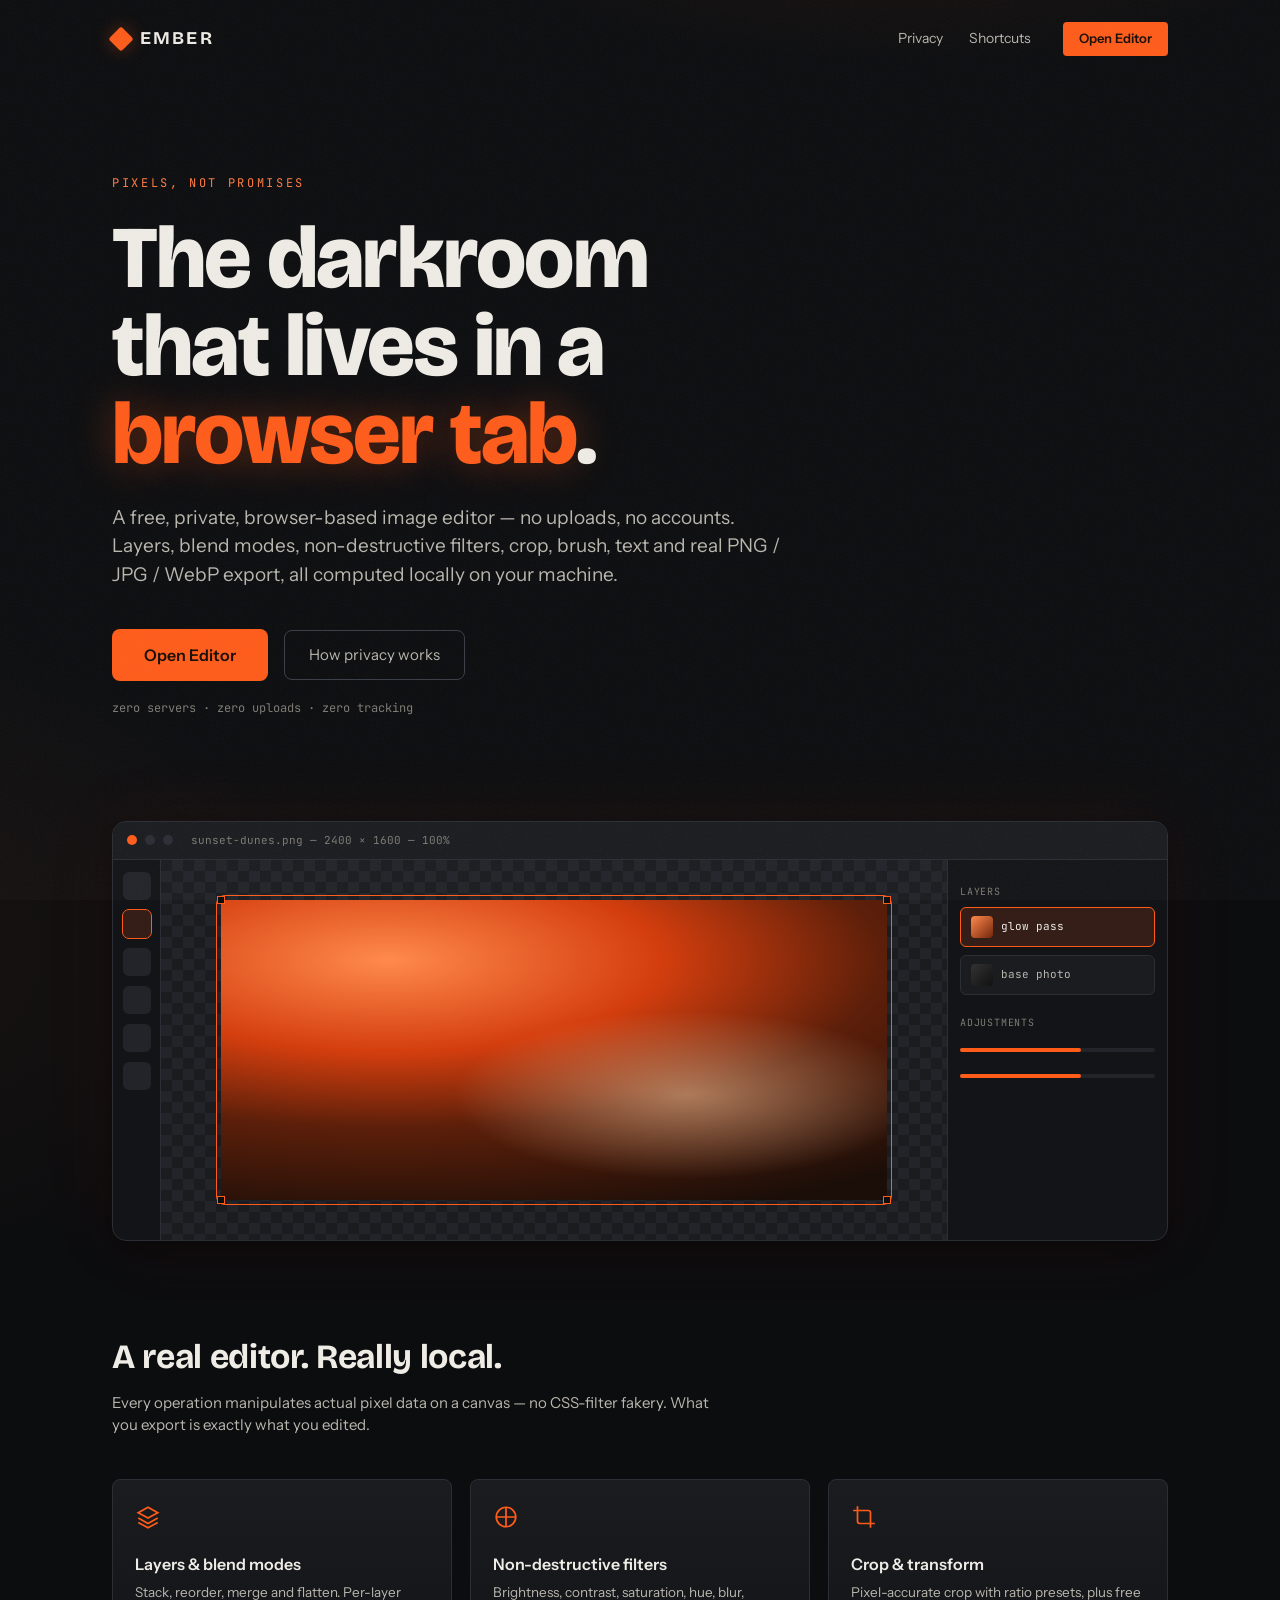
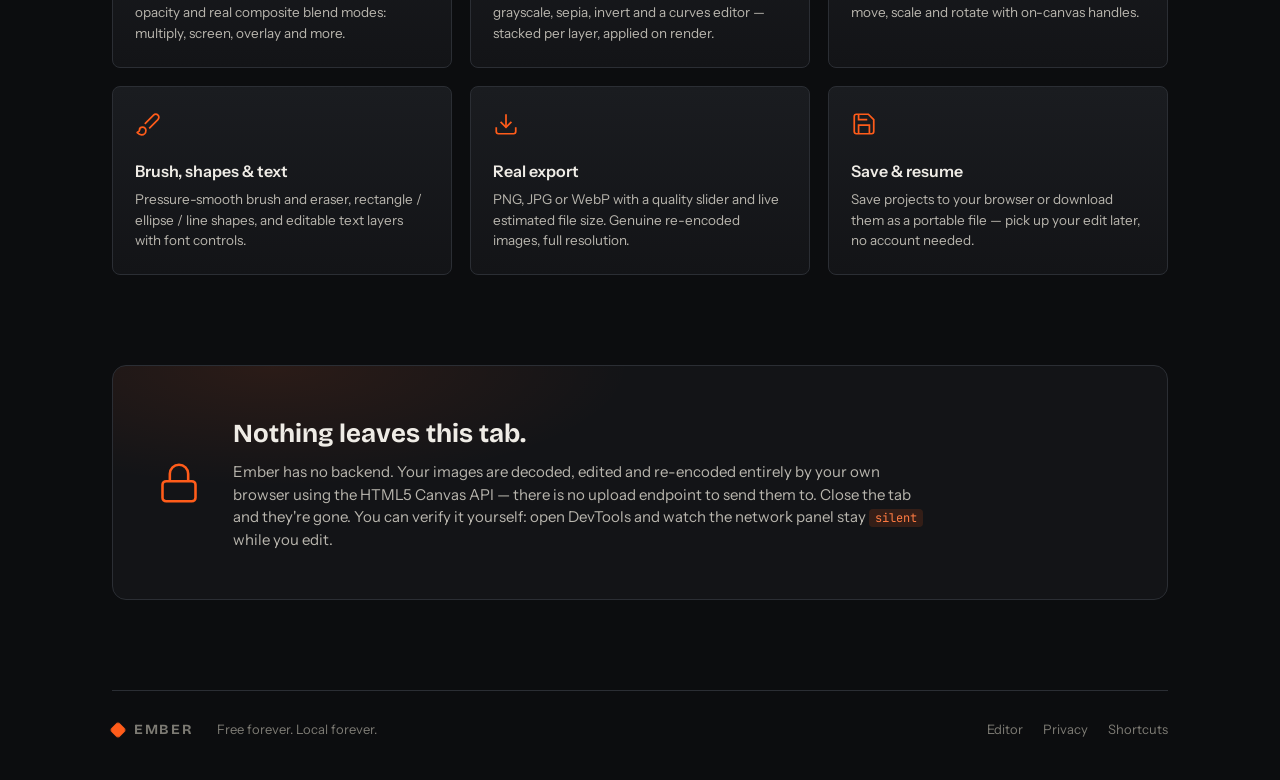
==== index.html @ ed0e3d5f "Initial commit" ====
<!DOCTYPE html>
<html lang="en">
<head>
<meta charset="UTF-8">
<meta name="viewport" content="width=device-width, initial-scale=1.0">
<title>Ember — a private, browser-based image editor</title>
<meta name="description" content="A free, private, browser-based image editor. Layers, filters, crop, brush, text and real export — nothing ever leaves your browser.">
<link rel="preconnect" href="https://fonts.googleapis.com">
<link rel="preconnect" href="https://fonts.gstatic.com" crossorigin>
<link href="https://fonts.googleapis.com/css2?family=Bricolage+Grotesque:wght@500;700;800&family=Instrument+Sans:ital,wght@0,400;0,500;0,600;1,400&family=JetBrains+Mono:wght@400;500&display=swap" rel="stylesheet">
<link rel="stylesheet" href="css/base.css">
<link rel="stylesheet" href="css/landing.css">
</head>
<body class="page grain">

<div class="wrap">
  <nav class="nav">
    <a class="logo" href="index.html"><span class="logo-mark"></span>EMBER</a>
    <div class="nav-links">
      <a href="about.html">Privacy</a>
      <a href="shortcuts.html">Shortcuts</a>
    </div>
    <a class="btn-accent" href="editor.html">Open Editor</a>
  </nav>

  <header class="hero">
    <div class="hero-kicker reveal">PIXELS, NOT PROMISES</div>
    <h1 class="reveal d1">The darkroom that lives in a <em>browser tab</em>.</h1>
    <p class="hero-sub reveal d2">
      A free, private, browser-based image editor — no uploads, no accounts.
      Layers, blend modes, non-destructive filters, crop, brush, text and real
      PNG / JPG / WebP export, all computed locally on your machine.
    </p>
    <div class="hero-cta reveal d3">
      <a class="btn-accent" href="editor.html">Open Editor</a>
      <a class="btn-ghost" href="about.html">How privacy works</a>
    </div>
    <p class="hero-note reveal d4">zero servers · zero uploads · zero tracking</p>
  </header>

  <!-- stylized editor mock -->
  <div class="mock reveal d4" aria-hidden="true">
    <div class="mock-titlebar">
      <span class="mock-dot"></span><span class="mock-dot"></span><span class="mock-dot"></span>
      <span class="mock-title">sunset-dunes.png — 2400 × 1600 — 100%</span>
    </div>
    <div class="mock-body">
      <div class="mock-tools">
        <span class="mock-tool"></span><span class="mock-tool on"></span><span class="mock-tool"></span>
        <span class="mock-tool"></span><span class="mock-tool"></span><span class="mock-tool"></span>
      </div>
      <div class="mock-canvas">
        <div class="mock-photo"></div>
        <span class="mock-handle" style="top:36px; left:56px;"></span>
        <span class="mock-handle" style="top:36px; right:56px;"></span>
        <span class="mock-handle" style="bottom:36px; left:56px;"></span>
        <span class="mock-handle" style="bottom:36px; right:56px;"></span>
      </div>
      <div class="mock-panel">
        <div class="mock-label">LAYERS</div>
        <div class="mock-layer on"><span class="mock-swatch"></span>glow pass</div>
        <div class="mock-layer"><span class="mock-swatch" style="background:linear-gradient(135deg,#333,#111)"></span>base photo</div>
        <div class="mock-label">ADJUSTMENTS</div>
        <div class="mock-slider"></div>
        <div class="mock-slider" style="margin-top:14px"></div>
      </div>
    </div>
  </div>

  <section>
    <h2 class="section-title">A real editor. Really local.</h2>
    <p class="section-sub">
      Every operation manipulates actual pixel data on a canvas — no CSS-filter fakery.
      What you export is exactly what you edited.
    </p>
    <div class="features">
      <div class="feature">
        <svg viewBox="0 0 24 24"><path d="M12 3l9 5-9 5-9-5 9-5z"/><path d="M3 13l9 5 9-5"/><path d="M3 17l9 5 9-5"/></svg>
        <h3>Layers &amp; blend modes</h3>
        <p>Stack, reorder, merge and flatten. Per-layer opacity and real composite blend modes: multiply, screen, overlay and more.</p>
      </div>
      <div class="feature">
        <svg viewBox="0 0 24 24"><circle cx="12" cy="12" r="9"/><path d="M12 3v18M3 12h18"/></svg>
        <h3>Non-destructive filters</h3>
        <p>Brightness, contrast, saturation, hue, blur, grayscale, sepia, invert and a curves editor — stacked per layer, applied on render.</p>
      </div>
      <div class="feature">
        <svg viewBox="0 0 24 24"><path d="M6 2v14a2 2 0 0 0 2 2h14"/><path d="M18 22V8a2 2 0 0 0-2-2H2"/></svg>
        <h3>Crop &amp; transform</h3>
        <p>Pixel-accurate crop with ratio presets, plus free move, scale and rotate with on-canvas handles.</p>
      </div>
      <div class="feature">
        <svg viewBox="0 0 24 24"><path d="M9.06 11.9l8.07-8.06a2.85 2.85 0 1 1 4.03 4.03l-8.06 8.08"/><path d="M7.07 14.94c-1.66 0-3 1.35-3 3.02 0 1.33-2.5 1.52-2 2.02 1.08 1.1 2.49 2.02 4 2.02 2.2 0 4-1.8 4-4.04a3.01 3.01 0 0 0-3-3.02z"/></svg>
        <h3>Brush, shapes &amp; text</h3>
        <p>Pressure-smooth brush and eraser, rectangle / ellipse / line shapes, and editable text layers with font controls.</p>
      </div>
      <div class="feature">
        <svg viewBox="0 0 24 24"><path d="M21 15v4a2 2 0 0 1-2 2H5a2 2 0 0 1-2-2v-4"/><path d="M7 10l5 5 5-5"/><path d="M12 15V3"/></svg>
        <h3>Real export</h3>
        <p>PNG, JPG or WebP with a quality slider and live estimated file size. Genuine re-encoded images, full resolution.</p>
      </div>
      <div class="feature">
        <svg viewBox="0 0 24 24"><path d="M19 21H5a2 2 0 0 1-2-2V5a2 2 0 0 1 2-2h11l5 5v11a2 2 0 0 1-2 2z"/><path d="M17 21v-8H7v8M7 3v5h8"/></svg>
        <h3>Save &amp; resume</h3>
        <p>Save projects to your browser or download them as a portable file — pick up your edit later, no account needed.</p>
      </div>
    </div>
  </section>

  <section class="privacy">
    <svg viewBox="0 0 24 24"><rect x="3" y="11" width="18" height="11" rx="2"/><path d="M7 11V7a5 5 0 0 1 10 0v4"/></svg>
    <div>
      <h2>Nothing leaves this tab.</h2>
      <p>
        Ember has no backend. Your images are decoded, edited and re-encoded entirely by your
        own browser using the HTML5 Canvas API — there is no upload endpoint to send them to.
        Close the tab and they're gone. You can verify it yourself: open DevTools and watch
        the network panel stay <code>silent</code> while you edit.
      </p>
    </div>
  </section>

  <footer class="footer">
    <a class="logo" href="index.html"><span class="logo-mark"></span>EMBER</a>
    <span>Free forever. Local forever.</span>
    <div class="footer-links">
      <a href="editor.html">Editor</a>
      <a href="about.html">Privacy</a>
      <a href="shortcuts.html">Shortcuts</a>
    </div>
  </footer>
</div>

</body>
</html>
---- css/base.css ----
/* ============================================================
   EMBER — shared design tokens + reset
   ============================================================ */

:root {
  /* surfaces (warm charcoal ramp) */
  --bg-0: #0c0d0f;
  --bg-1: #131417;
  --bg-2: #1a1c20;
  --bg-3: #22242a;
  --bg-4: #2b2e35;

  --border: #2b2e34;
  --border-strong: #3a3e46;

  /* type */
  --text-0: #efece6;
  --text-1: #b9b6ae;
  --text-2: #7d7b74;

  /* accent — ember orange */
  --accent: #ff5c1a;
  --accent-hi: #ff7b42;
  --accent-soft: rgba(255, 92, 26, 0.14);
  --accent-glow: rgba(255, 92, 26, 0.35);

  --danger: #ff5f56;
  --ok: #58c98b;

  --font-ui: "Instrument Sans", "Segoe UI", sans-serif;
  --font-display: "Bricolage Grotesque", "Instrument Sans", sans-serif;
  --font-mono: "JetBrains Mono", Consolas, monospace;

  --radius-s: 4px;
  --radius-m: 8px;
  --radius-l: 14px;

  --shadow-panel: 0 10px 30px rgba(0, 0, 0, 0.45);
}

* { box-sizing: border-box; margin: 0; padding: 0; }

[hidden] { display: none !important; }

html, body {
  background: var(--bg-0);
  color: var(--text-0);
  font-family: var(--font-ui);
  font-size: 15px;
  line-height: 1.5;
  -webkit-font-smoothing: antialiased;
}

::selection { background: var(--accent); color: #14100d; }

a { color: inherit; text-decoration: none; }

button {
  font-family: var(--font-ui);
  font-size: 13px;
  color: var(--text-0);
  background: transparent;
  border: none;
  cursor: pointer;
}

input, select, textarea {
  font-family: var(--font-ui);
  font-size: 13px;
  color: var(--text-0);
  background: var(--bg-1);
  border: 1px solid var(--border);
  border-radius: var(--radius-s);
  outline: none;
}
input:focus, select:focus, textarea:focus { border-color: var(--accent); }

/* thin dark scrollbars */
::-webkit-scrollbar { width: 10px; height: 10px; }
::-webkit-scrollbar-track { background: transparent; }
::-webkit-scrollbar-thumb {
  background: var(--bg-4);
  border-radius: 6px;
  border: 2px solid var(--bg-1);
}
::-webkit-scrollbar-thumb:hover { background: var(--border-strong); }

/* generic accent button */
.btn-accent {
  background: var(--accent);
  color: #180d06;
  font-weight: 600;
  border-radius: var(--radius-s);
  padding: 8px 16px;
  transition: background 0.15s ease, transform 0.1s ease, box-shadow 0.2s ease;
}
.btn-accent:hover {
  background: var(--accent-hi);
  box-shadow: 0 0 24px var(--accent-glow);
}
.btn-accent:active { transform: translateY(1px); }

.btn-ghost {
  border: 1px solid var(--border-strong);
  border-radius: var(--radius-s);
  padding: 8px 16px;
  color: var(--text-1);
  transition: border-color 0.15s ease, color 0.15s ease;
}
.btn-ghost:hover { border-color: var(--accent); color: var(--text-0); }

/* grain overlay used on marketing pages */
.grain::after {
  content: "";
  position: fixed;
  inset: 0;
  pointer-events: none;
  z-index: 999;
  opacity: 0.05;
  background-image: url("data:image/svg+xml,%3Csvg xmlns='http://www.w3.org/2000/svg' width='160' height='160'%3E%3Cfilter id='n'%3E%3CfeTurbulence type='fractalNoise' baseFrequency='0.9' numOctaves='2'/%3E%3C/filter%3E%3Crect width='160' height='160' filter='url(%23n)' opacity='1'/%3E%3C/svg%3E");
}
---- css/landing.css ----
/* ============================================================
   EMBER — landing / about / shortcuts pages
   ============================================================ */

body.page {
  min-height: 100vh;
  overflow-x: hidden;
  background:
    radial-gradient(1000px 500px at 70% -10%, rgba(255, 92, 26, 0.13), transparent 60%),
    radial-gradient(800px 600px at -10% 40%, rgba(255, 122, 60, 0.05), transparent 55%),
    var(--bg-0);
}

.wrap { max-width: 1120px; margin: 0 auto; padding: 0 32px; }

/* ---------- nav ---------- */
.nav {
  display: flex;
  align-items: center;
  gap: 32px;
  padding: 22px 0;
}
.logo {
  display: flex;
  align-items: center;
  gap: 10px;
  font-family: var(--font-display);
  font-weight: 700;
  font-size: 18px;
  letter-spacing: 0.12em;
}
.logo-mark {
  width: 18px;
  height: 18px;
  background: var(--accent);
  border-radius: 3px;
  transform: rotate(45deg);
  box-shadow: 0 0 18px var(--accent-glow);
}
.nav-links {
  display: flex;
  gap: 26px;
  margin-left: auto;
  font-size: 14px;
  color: var(--text-1);
}
.nav-links a { transition: color 0.15s ease; }
.nav-links a:hover, .nav-links a.active { color: var(--text-0); }
.nav .btn-accent { padding: 7px 16px; font-size: 13px; }

/* ---------- hero ---------- */
.hero {
  padding: 96px 0 64px;
  text-align: left;
  position: relative;
}
.hero-kicker {
  font-family: var(--font-mono);
  font-size: 12px;
  letter-spacing: 0.22em;
  text-transform: uppercase;
  color: var(--accent-hi);
  margin-bottom: 22px;
}
.hero h1 {
  font-family: var(--font-display);
  font-size: clamp(44px, 7vw, 88px);
  line-height: 1.0;
  font-weight: 800;
  letter-spacing: -0.02em;
  max-width: 13ch;
}
.hero h1 em {
  font-style: normal;
  color: var(--accent);
  text-shadow: 0 0 40px var(--accent-glow);
}
.hero-sub {
  margin-top: 26px;
  font-size: 19px;
  color: var(--text-1);
  max-width: 52ch;
}
.hero-cta {
  margin-top: 40px;
  display: flex;
  align-items: center;
  gap: 16px;
}
.hero-cta .btn-accent { font-size: 16px; padding: 14px 32px; border-radius: var(--radius-m); }
.hero-cta .btn-ghost { font-size: 15px; padding: 13px 24px; border-radius: var(--radius-m); }
.hero-note {
  margin-top: 18px;
  font-family: var(--font-mono);
  font-size: 12px;
  color: var(--text-2);
}

/* staggered reveal */
.reveal { opacity: 0; transform: translateY(18px); animation: reveal 0.7s cubic-bezier(0.2, 0.7, 0.2, 1) forwards; }
.reveal.d1 { animation-delay: 0.08s; }
.reveal.d2 { animation-delay: 0.16s; }
.reveal.d3 { animation-delay: 0.26s; }
.reveal.d4 { animation-delay: 0.38s; }
@keyframes reveal { to { opacity: 1; transform: none; } }

/* ---------- editor mock ---------- */
.mock {
  margin: 40px 0 90px;
  border: 1px solid var(--border);
  border-radius: var(--radius-l);
  background: var(--bg-1);
  box-shadow: var(--shadow-panel), 0 0 80px rgba(255, 92, 26, 0.07);
  overflow: hidden;
}
.mock-titlebar {
  display: flex;
  align-items: center;
  gap: 8px;
  padding: 10px 14px;
  border-bottom: 1px solid var(--border);
  background: var(--bg-2);
}
.mock-dot { width: 10px; height: 10px; border-radius: 50%; background: var(--bg-4); }
.mock-dot:first-child { background: var(--accent); }
.mock-title {
  margin-left: 10px;
  font-family: var(--font-mono);
  font-size: 11px;
  color: var(--text-2);
}
.mock-body { display: grid; grid-template-columns: 48px 1fr 220px; height: 380px; }
.mock-tools {
  border-right: 1px solid var(--border);
  display: flex;
  flex-direction: column;
  align-items: center;
  padding: 12px 0;
  gap: 10px;
}
.mock-tool { width: 28px; height: 28px; border-radius: 6px; background: var(--bg-3); }
.mock-tool.on { background: var(--accent-soft); outline: 1px solid var(--accent); }
.mock-canvas {
  position: relative;
  background:
    conic-gradient(var(--bg-3) 90deg, var(--bg-2) 90deg 180deg, var(--bg-3) 180deg 270deg, var(--bg-2) 270deg) 0 0 / 22px 22px;
}
.mock-photo {
  position: absolute;
  inset: 40px 60px;
  border-radius: 4px;
  background:
    radial-gradient(120% 90% at 25% 20%, #ff8a4d 0%, #d43e0e 34%, #5c1f0a 62%, #1b0e08 100%);
  outline: 1px solid var(--accent);
  outline-offset: 4px;
}
.mock-photo::after {
  content: "";
  position: absolute;
  inset: 0;
  background:
    radial-gradient(50% 40% at 70% 65%, rgba(255, 214, 170, 0.5), transparent 70%);
  border-radius: 4px;
}
.mock-handle {
  position: absolute;
  width: 8px;
  height: 8px;
  background: var(--bg-0);
  border: 1px solid var(--accent);
}
.mock-panel {
  border-left: 1px solid var(--border);
  padding: 12px;
  display: flex;
  flex-direction: column;
  gap: 8px;
}
.mock-layer {
  display: flex;
  align-items: center;
  gap: 8px;
  background: var(--bg-2);
  border: 1px solid var(--border);
  border-radius: 6px;
  padding: 8px 10px;
  font-family: var(--font-mono);
  font-size: 11px;
  color: var(--text-1);
}
.mock-layer.on { border-color: var(--accent); background: var(--accent-soft); color: var(--text-0); }
.mock-swatch { width: 22px; height: 22px; border-radius: 4px; background: linear-gradient(135deg, #ff8a4d, #74260c); }
.mock-slider { height: 4px; border-radius: 2px; background: var(--bg-3); margin-top: 10px; position: relative; }
.mock-slider::after {
  content: "";
  position: absolute;
  left: 0; top: 0; bottom: 0;
  width: 62%;
  border-radius: 2px;
  background: var(--accent);
}
.mock-label { font-family: var(--font-mono); font-size: 10px; color: var(--text-2); margin-top: 12px; letter-spacing: 0.08em; }

/* ---------- features ---------- */
.section-title {
  font-family: var(--font-display);
  font-size: 34px;
  font-weight: 700;
  letter-spacing: -0.01em;
  margin-bottom: 10px;
}
.section-sub { color: var(--text-1); max-width: 60ch; margin-bottom: 42px; }

.features {
  display: grid;
  grid-template-columns: repeat(3, 1fr);
  gap: 18px;
  padding-bottom: 90px;
}
.feature {
  border: 1px solid var(--border);
  border-radius: var(--radius-m);
  background: linear-gradient(180deg, var(--bg-2), var(--bg-1));
  padding: 24px 22px;
  transition: border-color 0.2s ease, transform 0.2s ease;
}
.feature:hover { border-color: var(--accent); transform: translateY(-3px); }
.feature svg { width: 26px; height: 26px; stroke: var(--accent); stroke-width: 1.6; fill: none; margin-bottom: 16px; }
.feature h3 { font-size: 16px; font-weight: 600; margin-bottom: 6px; }
.feature p { font-size: 13.5px; color: var(--text-1); }

/* ---------- privacy strip ---------- */
.privacy {
  border: 1px solid var(--border);
  border-radius: var(--radius-l);
  background:
    radial-gradient(600px 200px at 15% 0%, rgba(255, 92, 26, 0.1), transparent 60%),
    var(--bg-1);
  padding: 48px 44px;
  margin-bottom: 90px;
  display: grid;
  grid-template-columns: auto 1fr;
  gap: 32px;
  align-items: center;
}
.privacy svg { width: 44px; height: 44px; stroke: var(--accent); stroke-width: 1.4; fill: none; }
.privacy h2 { font-family: var(--font-display); font-size: 26px; margin-bottom: 8px; }
.privacy p { color: var(--text-1); max-width: 70ch; }
.privacy code {
  font-family: var(--font-mono);
  font-size: 12px;
  color: var(--accent-hi);
  background: var(--accent-soft);
  padding: 1px 6px;
  border-radius: 4px;
}

/* ---------- prose pages (about / shortcuts) ---------- */
.prose { padding: 60px 0 90px; max-width: 760px; }
.prose h1 { font-family: var(--font-display); font-size: 44px; margin-bottom: 22px; letter-spacing: -0.01em; }
.prose h2 { font-family: var(--font-display); font-size: 22px; margin: 38px 0 12px; }
.prose p { color: var(--text-1); margin-bottom: 14px; }
.prose strong { color: var(--text-0); }

.kbd-table { width: 100%; border-collapse: collapse; margin-top: 8px; }
.kbd-table td {
  padding: 9px 10px;
  border-bottom: 1px solid var(--border);
  font-size: 14px;
  color: var(--text-1);
}
.kbd-table td:first-child { width: 220px; }
kbd {
  font-family: var(--font-mono);
  font-size: 12px;
  background: var(--bg-3);
  border: 1px solid var(--border-strong);
  border-bottom-width: 2px;
  border-radius: 5px;
  padding: 2px 7px;
  color: var(--text-0);
}

/* ---------- footer ---------- */
.footer {
  border-top: 1px solid var(--border);
  padding: 28px 0 40px;
  display: flex;
  align-items: center;
  gap: 24px;
  font-size: 13px;
  color: var(--text-2);
}
.footer .logo { font-size: 14px; }
.footer .logo-mark { width: 12px; height: 12px; box-shadow: none; }
.footer-links { margin-left: auto; display: flex; gap: 20px; }
.footer-links a:hover { color: var(--text-0); }

@media (max-width: 860px) {
  .features { grid-template-columns: 1fr; }
  .privacy { grid-template-columns: 1fr; }
  .mock-body { grid-template-columns: 48px 1fr; }
  .mock-panel { display: none; }
}
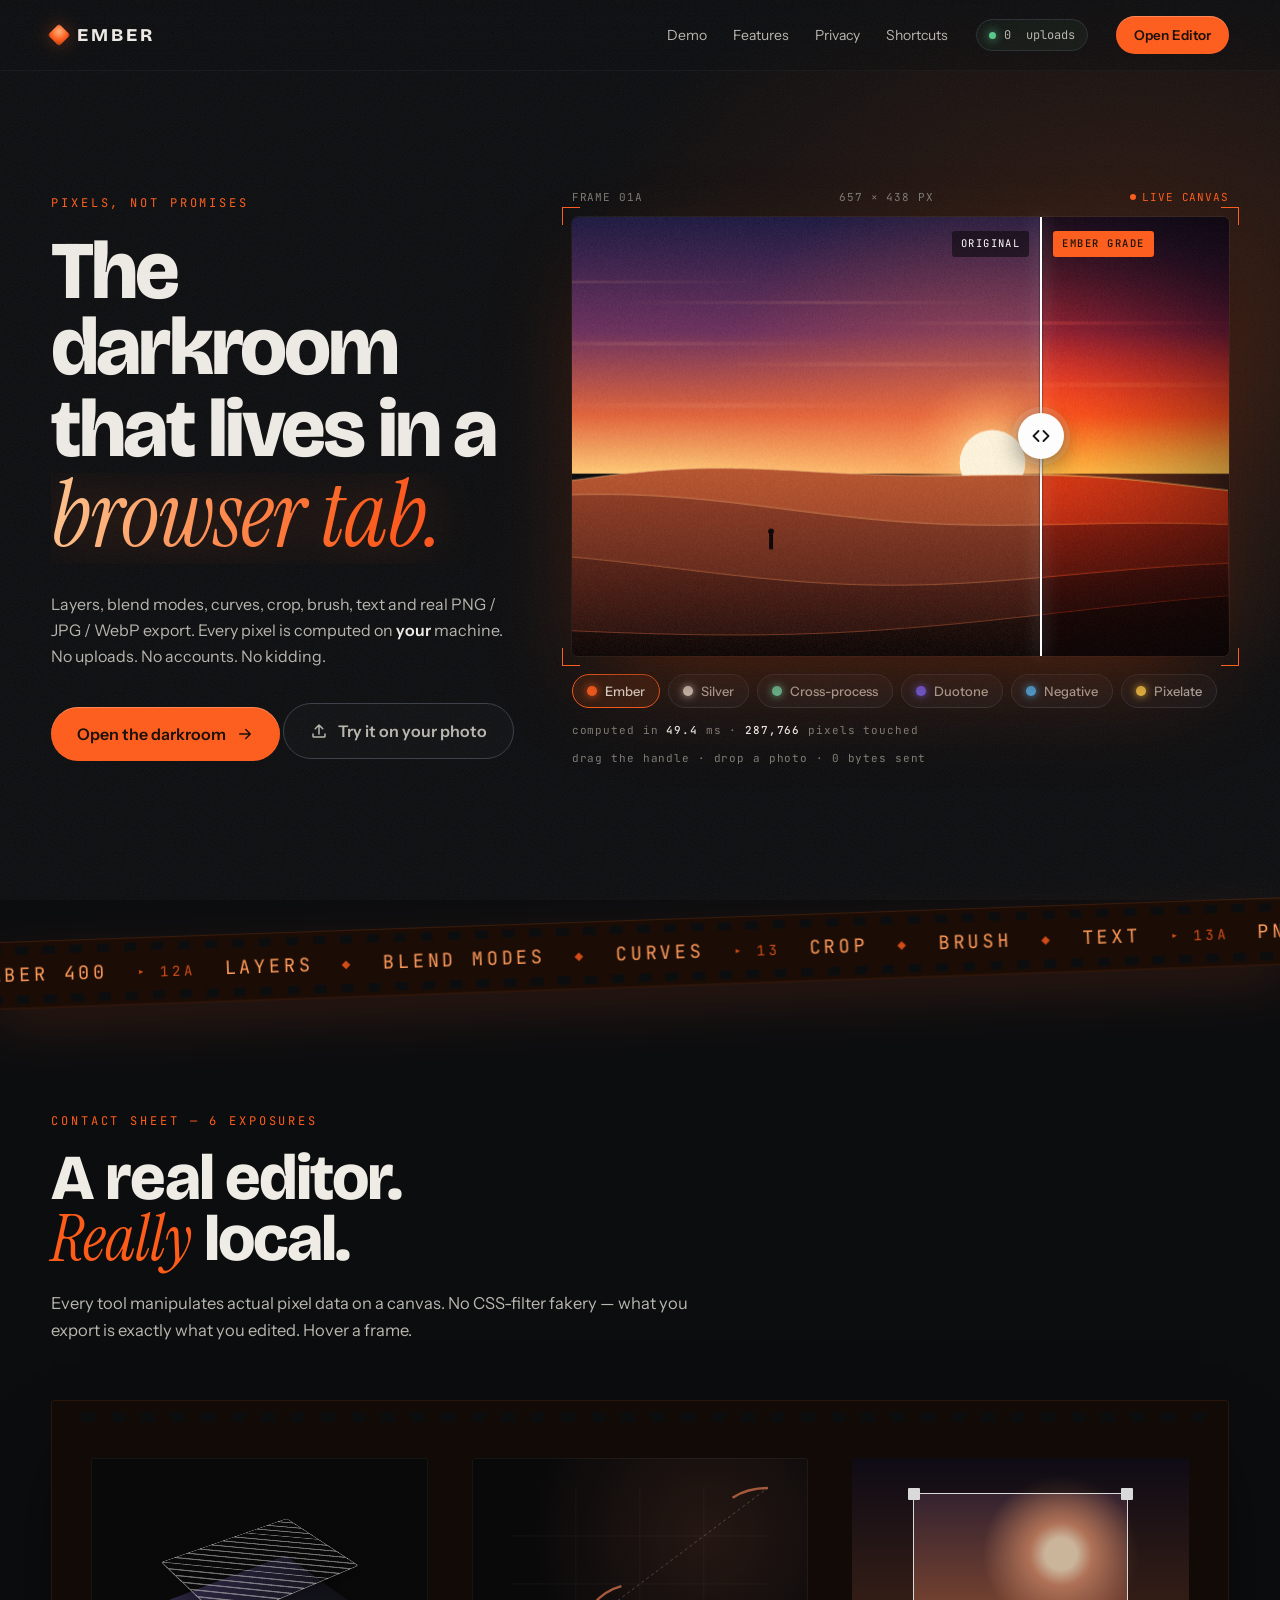
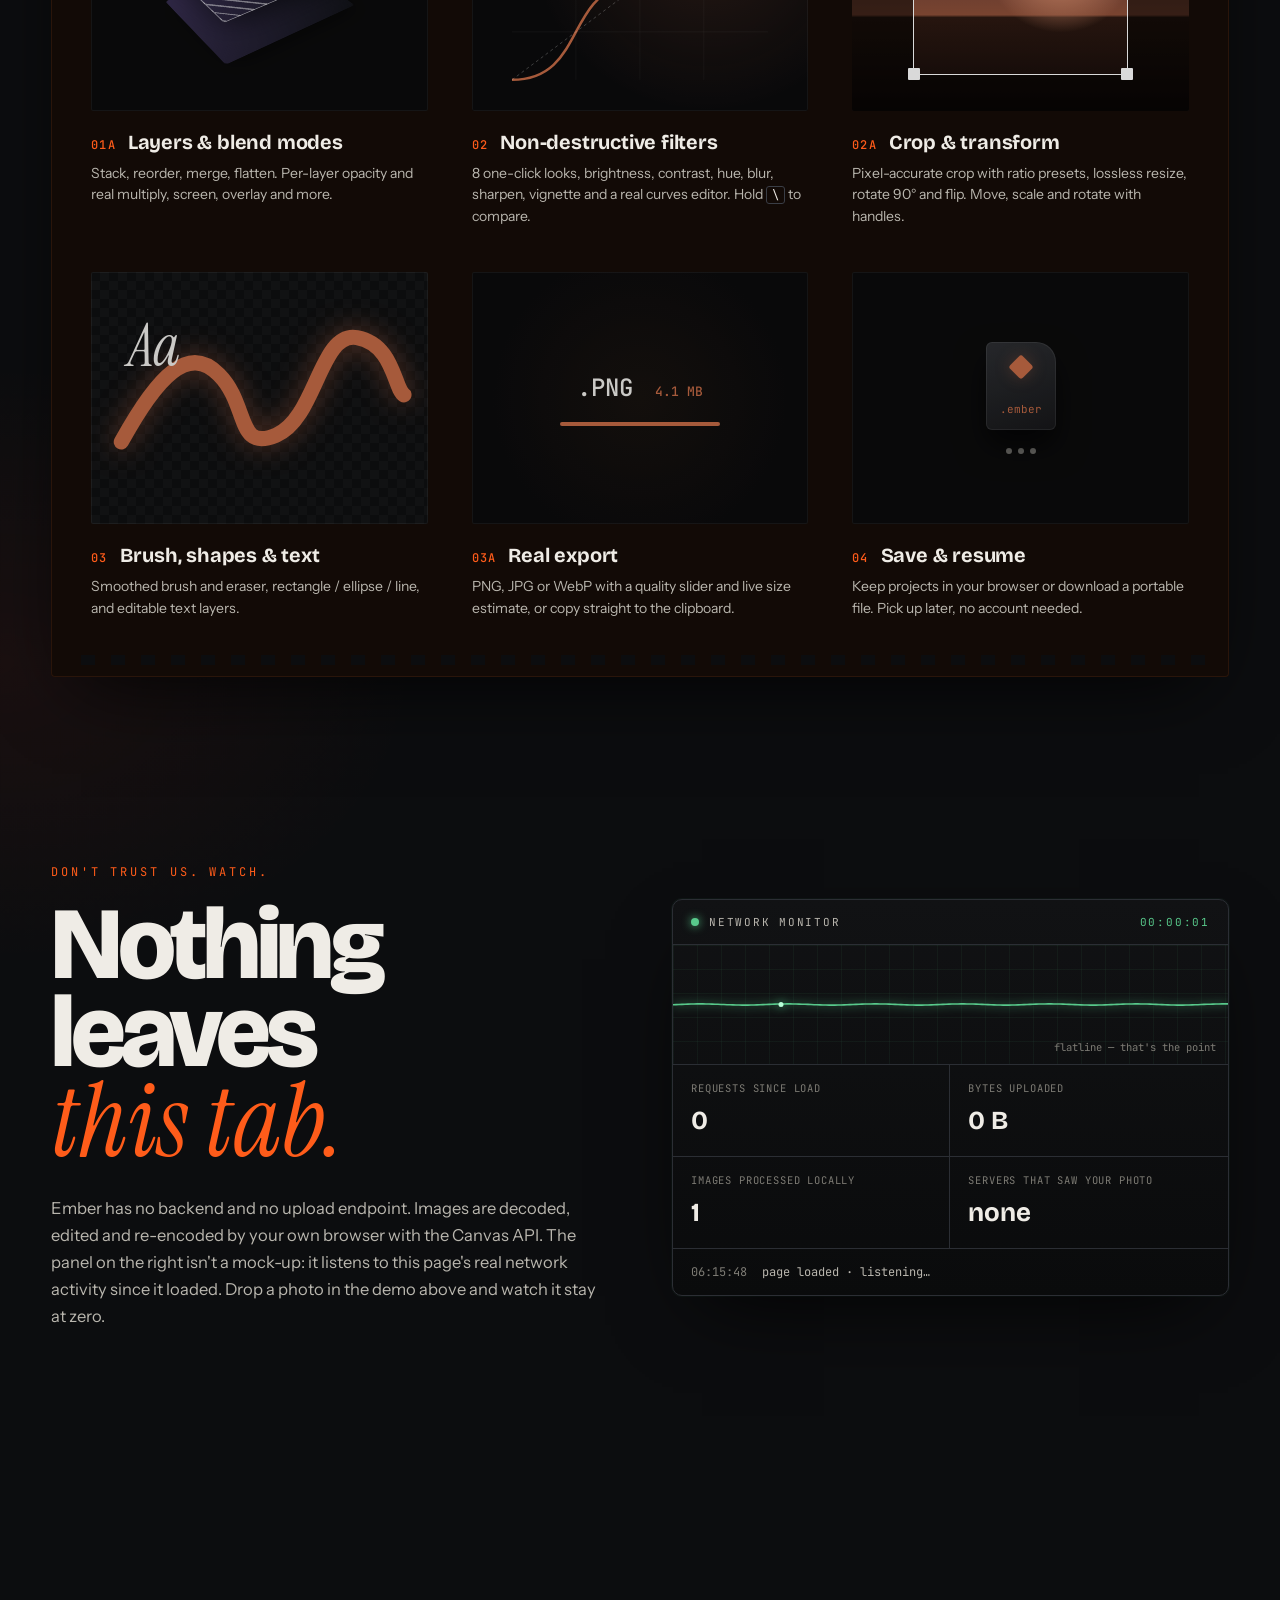
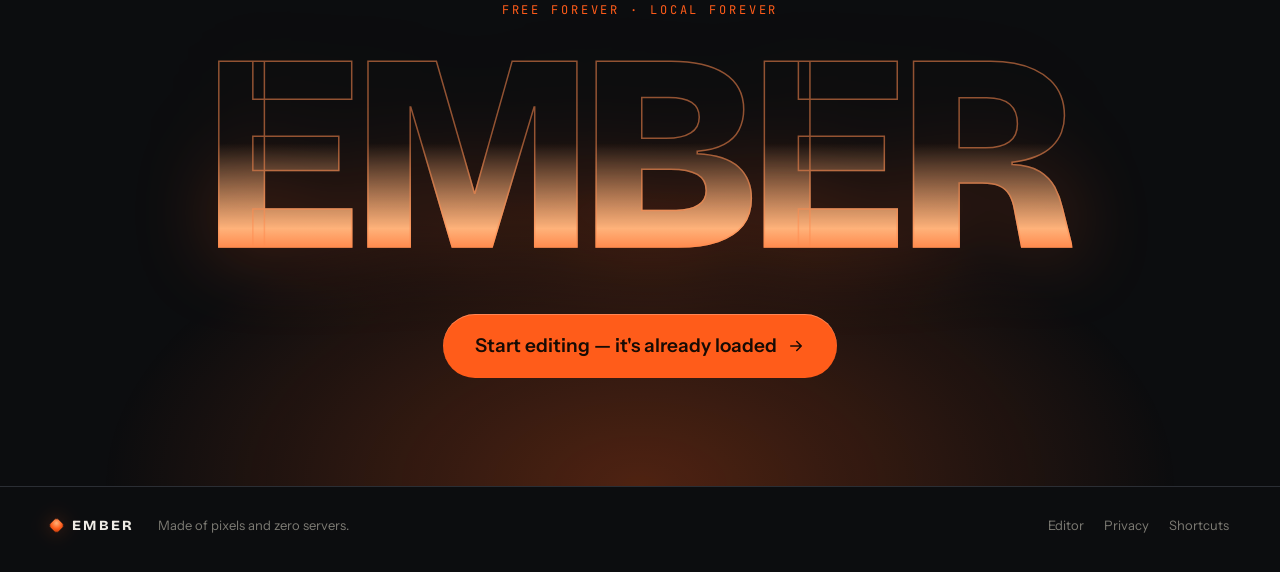
==== commit 0363f9ed: "Darkroom landing redesign + editor fixes and new features Landing: live before/after canvas demo wit" ====
--- a/index.html
+++ b/index.html
@@ -7,129 +7,224 @@
 <meta name="description" content="A free, private, browser-based image editor. Layers, filters, crop, brush, text and real export — nothing ever leaves your browser.">
 <link rel="preconnect" href="https://fonts.googleapis.com">
 <link rel="preconnect" href="https://fonts.gstatic.com" crossorigin>
-<link href="https://fonts.googleapis.com/css2?family=Bricolage+Grotesque:wght@500;700;800&family=Instrument+Sans:ital,wght@0,400;0,500;0,600;1,400&family=JetBrains+Mono:wght@400;500&display=swap" rel="stylesheet">
+<link href="https://fonts.googleapis.com/css2?family=Bricolage+Grotesque:opsz,wght@12..96,500;12..96,700;12..96,800&family=Instrument+Sans:ital,wght@0,400;0,500;0,600;1,400&family=Instrument+Serif:ital@0;1&family=JetBrains+Mono:wght@400;500&display=swap" rel="stylesheet">
 <link rel="stylesheet" href="css/base.css">
-<link rel="stylesheet" href="css/landing.css">
+<link rel="stylesheet" href="css/home.css?v=3">
 </head>
-<body class="page grain">
-
-<div class="wrap">
-  <nav class="nav">
-    <a class="logo" href="index.html"><span class="logo-mark"></span>EMBER</a>
-    <div class="nav-links">
-      <a href="about.html">Privacy</a>
-      <a href="shortcuts.html">Shortcuts</a>
-    </div>
-    <a class="btn-accent" href="editor.html">Open Editor</a>
-  </nav>
-
-  <header class="hero">
-    <div class="hero-kicker reveal">PIXELS, NOT PROMISES</div>
-    <h1 class="reveal d1">The darkroom that lives in a <em>browser tab</em>.</h1>
-    <p class="hero-sub reveal d2">
-      A free, private, browser-based image editor — no uploads, no accounts.
-      Layers, blend modes, non-destructive filters, crop, brush, text and real
-      PNG / JPG / WebP export, all computed locally on your machine.
+<body class="home grain">
+
+<!-- ================= NAV ================= -->
+<nav class="hnav">
+  <a class="hlogo" href="index.html"><span class="hlogo-mark"></span>EMBER</a>
+  <div class="hnav-links">
+    <a href="#develop">Demo</a>
+    <a href="#sheet">Features</a>
+    <a href="about.html">Privacy</a>
+    <a href="shortcuts.html">Shortcuts</a>
+  </div>
+  <a class="netpill" href="#monitor" title="Live count of network requests since this page finished loading">
+    <span class="netpill-dot"></span><span data-net-count>0</span>&nbsp;uploads
+  </a>
+  <a class="hbtn hbtn-sm" href="editor.html">Open Editor</a>
+</nav>
+
+<!-- ================= HERO ================= -->
+<header class="hero" id="develop">
+  <div class="hero-copy">
+    <p class="kicker rise" style="--d:0"><span class="kicker-rec"></span>PIXELS, NOT PROMISES</p>
+    <h1 class="hero-title">
+      <span class="line"><span class="rise" style="--d:1">The darkroom</span></span>
+      <span class="line"><span class="rise" style="--d:2">that lives in a</span></span>
+      <span class="line"><em class="rise" style="--d:3">browser tab.</em></span>
+    </h1>
+    <p class="hero-sub rise" style="--d:4">
+      Layers, blend modes, curves, crop, brush, text and real PNG / JPG / WebP export.
+      Every pixel is computed on <strong>your</strong> machine. No uploads. No accounts. No kidding.
     </p>
-    <div class="hero-cta reveal d3">
-      <a class="btn-accent" href="editor.html">Open Editor</a>
-      <a class="btn-ghost" href="about.html">How privacy works</a>
-    </div>
-    <p class="hero-note reveal d4">zero servers · zero uploads · zero tracking</p>
-  </header>
-
-  <!-- stylized editor mock -->
-  <div class="mock reveal d4" aria-hidden="true">
-    <div class="mock-titlebar">
-      <span class="mock-dot"></span><span class="mock-dot"></span><span class="mock-dot"></span>
-      <span class="mock-title">sunset-dunes.png — 2400 × 1600 — 100%</span>
-    </div>
-    <div class="mock-body">
-      <div class="mock-tools">
-        <span class="mock-tool"></span><span class="mock-tool on"></span><span class="mock-tool"></span>
-        <span class="mock-tool"></span><span class="mock-tool"></span><span class="mock-tool"></span>
-      </div>
-      <div class="mock-canvas">
-        <div class="mock-photo"></div>
-        <span class="mock-handle" style="top:36px; left:56px;"></span>
-        <span class="mock-handle" style="top:36px; right:56px;"></span>
-        <span class="mock-handle" style="bottom:36px; left:56px;"></span>
-        <span class="mock-handle" style="bottom:36px; right:56px;"></span>
-      </div>
-      <div class="mock-panel">
-        <div class="mock-label">LAYERS</div>
-        <div class="mock-layer on"><span class="mock-swatch"></span>glow pass</div>
-        <div class="mock-layer"><span class="mock-swatch" style="background:linear-gradient(135deg,#333,#111)"></span>base photo</div>
-        <div class="mock-label">ADJUSTMENTS</div>
-        <div class="mock-slider"></div>
-        <div class="mock-slider" style="margin-top:14px"></div>
-      </div>
-    </div>
-  </div>
-
-  <section>
-    <h2 class="section-title">A real editor. Really local.</h2>
-    <p class="section-sub">
-      Every operation manipulates actual pixel data on a canvas — no CSS-filter fakery.
-      What you export is exactly what you edited.
+    <div class="hero-cta rise" style="--d:5">
+      <a class="hbtn" href="editor.html">
+        Open the darkroom
+        <svg viewBox="0 0 24 24"><path d="M5 12h14M13 6l6 6-6 6"/></svg>
+      </a>
+      <label class="hbtn-ghost" for="demo-file">
+        <svg viewBox="0 0 24 24"><path d="M12 16V4M7 9l5-5 5 5"/><path d="M4 16v3a1 1 0 0 0 1 1h14a1 1 0 0 0 1-1v-3"/></svg>
+        Try it on your photo
+      </label>
+    </div>
+  </div>
+
+  <!-- the live demo -->
+  <div class="stage-wrap rise" style="--d:3">
+    <div class="stage-meta">
+      <span>FRAME 01A</span>
+      <span data-meta-size>— × —</span>
+      <span class="stage-meta-live"><i></i>LIVE CANVAS</span>
+    </div>
+    <div class="stage" id="stage" tabindex="-1">
+      <canvas id="demo" aria-label="Interactive before and after image editing demo"></canvas>
+      <div class="split" id="split">
+        <span class="split-tag split-tag-l">ORIGINAL</span>
+        <span class="split-tag split-tag-r" data-fx-name>EMBER GRADE</span>
+        <button class="split-knob" id="knob" aria-label="Drag to compare original and edited" role="slider"
+                aria-valuemin="0" aria-valuemax="100" aria-valuenow="50">
+          <svg viewBox="0 0 24 24"><path d="M9 6l-6 6 6 6M15 6l6 6-6 6"/></svg>
+        </button>
+      </div>
+      <div class="drop-hint" id="drop-hint">
+        <svg viewBox="0 0 24 24"><path d="M12 16V4M7 9l5-5 5 5"/><path d="M4 16v3a1 1 0 0 0 1 1h14a1 1 0 0 0 1-1v-3"/></svg>
+        Drop it. It stays right here.
+      </div>
+      <i class="reg reg-tl"></i><i class="reg reg-tr"></i><i class="reg reg-bl"></i><i class="reg reg-br"></i>
+    </div>
+    <div class="fx-bar" role="radiogroup" aria-label="Choose an edit">
+      <button class="fx on" data-fx="ember" role="radio" aria-checked="true"><i style="--c:#ff5c1a"></i>Ember</button>
+      <button class="fx" data-fx="mono" role="radio" aria-checked="false"><i style="--c:#d9d6cf"></i>Silver</button>
+      <button class="fx" data-fx="cross" role="radio" aria-checked="false"><i style="--c:#5fd3a8"></i>Cross-process</button>
+      <button class="fx" data-fx="duo" role="radio" aria-checked="false"><i style="--c:#6a5cff"></i>Duotone</button>
+      <button class="fx" data-fx="negative" role="radio" aria-checked="false"><i style="--c:#3fb6ff"></i>Negative</button>
+      <button class="fx" data-fx="pixel" role="radio" aria-checked="false"><i style="--c:#ffd24a"></i>Pixelate</button>
+    </div>
+    <div class="stage-foot">
+      <span>computed in <b data-fx-ms>—</b> ms · <b data-fx-px>—</b> pixels touched</span>
+      <span>drag the handle · drop a photo · 0 bytes sent</span>
+    </div>
+    <input type="file" id="demo-file" accept="image/*" hidden>
+  </div>
+</header>
+
+<!-- ================= FILM MARQUEE ================= -->
+<div class="film" aria-hidden="true">
+  <div class="film-track">
+    <span>EMBER 400</span><b>▸ 12A</b><span>LAYERS</span><b>◆</b><span>BLEND MODES</span><b>◆</b><span>CURVES</span><b>▸ 13</b><span>CROP</span><b>◆</b><span>BRUSH</span><b>◆</b><span>TEXT</span><b>▸ 13A</b><span>PNG · JPG · WEBP</span><b>◆</b><span>NO UPLOADS</span><b>▸ 14</b>
+    <span>EMBER 400</span><b>▸ 12A</b><span>LAYERS</span><b>◆</b><span>BLEND MODES</span><b>◆</b><span>CURVES</span><b>▸ 13</b><span>CROP</span><b>◆</b><span>BRUSH</span><b>◆</b><span>TEXT</span><b>▸ 13A</b><span>PNG · JPG · WEBP</span><b>◆</b><span>NO UPLOADS</span><b>▸ 14</b>
+  </div>
+</div>
+
+<!-- ================= CONTACT SHEET ================= -->
+<section class="sheet-sec" id="sheet">
+  <div class="sec-head">
+    <p class="kicker">CONTACT SHEET — 6 EXPOSURES</p>
+    <h2 class="sec-title">A real editor.<br><em>Really</em> local.</h2>
+    <p class="sec-sub">Every tool manipulates actual pixel data on a canvas. No CSS-filter fakery — what you export is exactly what you edited. Hover a frame.</p>
+  </div>
+
+  <div class="sheet">
+    <article class="frame" style="--i:0">
+      <div class="frame-img fi-layers">
+        <span class="ly ly1"></span><span class="ly ly2"></span><span class="ly ly3"></span>
+      </div>
+      <div class="frame-cap"><b>01A</b><h3>Layers &amp; blend modes</h3></div>
+      <p>Stack, reorder, merge, flatten. Per-layer opacity and real multiply, screen, overlay and more.</p>
+      <svg class="pencil" viewBox="0 0 200 140" preserveAspectRatio="none"><path d="M100 8C40 6 8 34 10 72c2 40 48 62 98 60 52-2 84-30 82-66C188 30 150 6 96 12"/></svg>
+    </article>
+
+    <article class="frame" style="--i:1">
+      <div class="frame-img fi-curves">
+        <svg viewBox="0 0 100 100" preserveAspectRatio="none">
+          <path class="grid" d="M25 0V100M50 0V100M75 0V100M0 25H100M0 50H100M0 75H100"/>
+          <path class="curve" pathLength="200" d="M0 100 C 30 100, 20 50, 50 50 S 70 0, 100 0"/>
+          <path class="curve-lin" d="M0 100 L100 0"/>
+        </svg>
+      </div>
+      <div class="frame-cap"><b>02</b><h3>Non-destructive filters</h3></div>
+      <p>8 one-click looks, brightness, contrast, hue, blur, sharpen, vignette and a real curves editor. Hold <kbd class="k">\</kbd> to compare.</p>
+      <svg class="pencil" viewBox="0 0 200 140" preserveAspectRatio="none"><path d="M100 8C40 6 8 34 10 72c2 40 48 62 98 60 52-2 84-30 82-66C188 30 150 6 96 12"/></svg>
+    </article>
+
+    <article class="frame" style="--i:2">
+      <div class="frame-img fi-crop">
+        <div class="crop-photo"></div>
+        <div class="crop-box"><i></i><i></i><i></i><i></i></div>
+      </div>
+      <div class="frame-cap"><b>02A</b><h3>Crop &amp; transform</h3></div>
+      <p>Pixel-accurate crop with ratio presets, lossless resize, rotate 90° and flip. Move, scale and rotate with handles.</p>
+      <svg class="pencil" viewBox="0 0 200 140" preserveAspectRatio="none"><path d="M100 8C40 6 8 34 10 72c2 40 48 62 98 60 52-2 84-30 82-66C188 30 150 6 96 12"/></svg>
+    </article>
+
+    <article class="frame" style="--i:3">
+      <div class="frame-img fi-brush">
+        <svg viewBox="0 0 200 120" preserveAspectRatio="xMidYMid meet">
+          <path class="stroke" d="M18 86c22-40 40-58 58-40s10 46 34 36 26-62 48-58 22 30 28 34"/>
+          <text x="22" y="40" class="tx">Aa</text>
+        </svg>
+      </div>
+      <div class="frame-cap"><b>03</b><h3>Brush, shapes &amp; text</h3></div>
+      <p>Smoothed brush and eraser, rectangle / ellipse / line, and editable text layers.</p>
+      <svg class="pencil" viewBox="0 0 200 140" preserveAspectRatio="none"><path d="M100 8C40 6 8 34 10 72c2 40 48 62 98 60 52-2 84-30 82-66C188 30 150 6 96 12"/></svg>
+    </article>
+
+    <article class="frame" style="--i:4">
+      <div class="frame-img fi-export">
+        <div class="exp-roll"><span>.PNG <em>4.1 MB</em></span><span>.JPG <em>812 KB</em></span><span>.WEBP <em>498 KB</em></span><span>.PNG <em>4.1 MB</em></span></div>
+        <div class="exp-bar"><i></i></div>
+      </div>
+      <div class="frame-cap"><b>03A</b><h3>Real export</h3></div>
+      <p>PNG, JPG or WebP with a quality slider and live size estimate, or copy straight to the clipboard.</p>
+      <svg class="pencil" viewBox="0 0 200 140" preserveAspectRatio="none"><path d="M100 8C40 6 8 34 10 72c2 40 48 62 98 60 52-2 84-30 82-66C188 30 150 6 96 12"/></svg>
+    </article>
+
+    <article class="frame" style="--i:5">
+      <div class="frame-img fi-save">
+        <div class="file"><span>.ember</span></div>
+        <div class="save-dots"><i></i><i></i><i></i></div>
+      </div>
+      <div class="frame-cap"><b>04</b><h3>Save &amp; resume</h3></div>
+      <p>Keep projects in your browser or download a portable file. Pick up later, no account needed.</p>
+      <svg class="pencil" viewBox="0 0 200 140" preserveAspectRatio="none"><path d="M100 8C40 6 8 34 10 72c2 40 48 62 98 60 52-2 84-30 82-66C188 30 150 6 96 12"/></svg>
+    </article>
+  </div>
+</section>
+
+<!-- ================= PRIVACY / MONITOR ================= -->
+<section class="quiet" id="monitor">
+  <div class="quiet-copy">
+    <p class="kicker">DON'T TRUST US. WATCH.</p>
+    <h2 class="quiet-title">Nothing<br>leaves<br><em>this tab.</em></h2>
+    <p class="sec-sub">
+      Ember has no backend and no upload endpoint. Images are decoded, edited and re-encoded by your own
+      browser with the Canvas API. The panel on the right isn't a mock-up: it listens to this page's real
+      network activity since it loaded. Drop a photo in the demo above and watch it stay at zero.
     </p>
-    <div class="features">
-      <div class="feature">
-        <svg viewBox="0 0 24 24"><path d="M12 3l9 5-9 5-9-5 9-5z"/><path d="M3 13l9 5 9-5"/><path d="M3 17l9 5 9-5"/></svg>
-        <h3>Layers &amp; blend modes</h3>
-        <p>Stack, reorder, merge and flatten. Per-layer opacity and real composite blend modes: multiply, screen, overlay and more.</p>
-      </div>
-      <div class="feature">
-        <svg viewBox="0 0 24 24"><circle cx="12" cy="12" r="9"/><path d="M12 3v18M3 12h18"/></svg>
-        <h3>Non-destructive filters</h3>
-        <p>Brightness, contrast, saturation, hue, blur, grayscale, sepia, invert and a curves editor — stacked per layer, applied on render.</p>
-      </div>
-      <div class="feature">
-        <svg viewBox="0 0 24 24"><path d="M6 2v14a2 2 0 0 0 2 2h14"/><path d="M18 22V8a2 2 0 0 0-2-2H2"/></svg>
-        <h3>Crop &amp; transform</h3>
-        <p>Pixel-accurate crop with ratio presets, plus free move, scale and rotate with on-canvas handles.</p>
-      </div>
-      <div class="feature">
-        <svg viewBox="0 0 24 24"><path d="M9.06 11.9l8.07-8.06a2.85 2.85 0 1 1 4.03 4.03l-8.06 8.08"/><path d="M7.07 14.94c-1.66 0-3 1.35-3 3.02 0 1.33-2.5 1.52-2 2.02 1.08 1.1 2.49 2.02 4 2.02 2.2 0 4-1.8 4-4.04a3.01 3.01 0 0 0-3-3.02z"/></svg>
-        <h3>Brush, shapes &amp; text</h3>
-        <p>Pressure-smooth brush and eraser, rectangle / ellipse / line shapes, and editable text layers with font controls.</p>
-      </div>
-      <div class="feature">
-        <svg viewBox="0 0 24 24"><path d="M21 15v4a2 2 0 0 1-2 2H5a2 2 0 0 1-2-2v-4"/><path d="M7 10l5 5 5-5"/><path d="M12 15V3"/></svg>
-        <h3>Real export</h3>
-        <p>PNG, JPG or WebP with a quality slider and live estimated file size. Genuine re-encoded images, full resolution.</p>
-      </div>
-      <div class="feature">
-        <svg viewBox="0 0 24 24"><path d="M19 21H5a2 2 0 0 1-2-2V5a2 2 0 0 1 2-2h11l5 5v11a2 2 0 0 1-2 2z"/><path d="M17 21v-8H7v8M7 3v5h8"/></svg>
-        <h3>Save &amp; resume</h3>
-        <p>Save projects to your browser or download them as a portable file — pick up your edit later, no account needed.</p>
-      </div>
-    </div>
-  </section>
-
-  <section class="privacy">
-    <svg viewBox="0 0 24 24"><rect x="3" y="11" width="18" height="11" rx="2"/><path d="M7 11V7a5 5 0 0 1 10 0v4"/></svg>
-    <div>
-      <h2>Nothing leaves this tab.</h2>
-      <p>
-        Ember has no backend. Your images are decoded, edited and re-encoded entirely by your
-        own browser using the HTML5 Canvas API — there is no upload endpoint to send them to.
-        Close the tab and they're gone. You can verify it yourself: open DevTools and watch
-        the network panel stay <code>silent</code> while you edit.
-      </p>
-    </div>
-  </section>
-
-  <footer class="footer">
-    <a class="logo" href="index.html"><span class="logo-mark"></span>EMBER</a>
-    <span>Free forever. Local forever.</span>
-    <div class="footer-links">
-      <a href="editor.html">Editor</a>
-      <a href="about.html">Privacy</a>
-      <a href="shortcuts.html">Shortcuts</a>
-    </div>
-  </footer>
-</div>
-
+  </div>
+
+  <div class="monitor">
+    <div class="mon-head">
+      <span class="mon-dot"></span>NETWORK MONITOR <span class="mon-clock" data-uptime>00:00:00</span>
+    </div>
+    <div class="mon-scope"><canvas id="scope"></canvas><span class="mon-flat">flatline — that's the point</span></div>
+    <dl class="mon-stats">
+      <div><dt>requests since load</dt><dd data-net-count>0</dd></div>
+      <div><dt>bytes uploaded</dt><dd>0 B</dd></div>
+      <div><dt>images processed locally</dt><dd data-local-count>1</dd></div>
+      <div><dt>servers that saw your photo</dt><dd>none</dd></div>
+    </dl>
+    <ol class="mon-log" data-net-log>
+      <li><time data-boot-time>--:--:--</time> page loaded · listening…</li>
+    </ol>
+  </div>
+</section>
+
+<!-- ================= FINALE ================= -->
+<section class="finale">
+  <canvas id="embers" aria-hidden="true"></canvas>
+  <p class="kicker">FREE FOREVER · LOCAL FOREVER</p>
+  <h2 class="finale-word" aria-label="Ember">EMBER</h2>
+  <a class="hbtn hbtn-xl" href="editor.html">
+    Start editing — it's already loaded
+    <svg viewBox="0 0 24 24"><path d="M5 12h14M13 6l6 6-6 6"/></svg>
+  </a>
+</section>
+
+<footer class="hfoot">
+  <a class="hlogo" href="index.html"><span class="hlogo-mark"></span>EMBER</a>
+  <span>Made of pixels and zero servers.</span>
+  <div class="hfoot-links">
+    <a href="editor.html">Editor</a>
+    <a href="about.html">Privacy</a>
+    <a href="shortcuts.html">Shortcuts</a>
+  </div>
+</footer>
+
+<script src="js/home.js?v=2"></script>
 </body>
 </html>
--- a/css/home.css
+++ b/css/home.css
@@ -0,0 +1,426 @@
+/* ============================================================
+   EMBER — home page ("darkroom" redesign)
+   ============================================================ */
+
+:root {
+  --serif: "Instrument Serif", Georgia, serif;
+  --safelight: #ff3d1f;
+  --gutter: clamp(16px, 4vw, 56px);
+  --ease: cubic-bezier(0.2, 0.75, 0.15, 1);
+}
+
+html { scroll-behavior: smooth; }
+body.home {
+  overflow-x: clip;
+  background:
+    radial-gradient(900px 620px at 88% 8%, rgba(255, 92, 26, 0.16), transparent 62%),
+    radial-gradient(700px 500px at 0% 60%, rgba(255, 61, 31, 0.06), transparent 60%),
+    var(--bg-0);
+}
+body.home.grain::after { opacity: 0.07; }
+
+.kicker {
+  font-family: var(--font-mono);
+  font-size: 12px;
+  letter-spacing: 0.24em;
+  color: var(--accent);
+  display: flex;
+  align-items: center;
+  gap: 10px;
+}
+em { font-style: normal; }
+
+/* ---------- buttons ---------- */
+.hbtn, .hbtn-ghost {
+  display: inline-flex; align-items: center; gap: 10px;
+  font-weight: 600; font-size: 16px;
+  padding: 15px 26px;
+  border-radius: 999px;
+  cursor: pointer;
+  transition: transform .25s var(--ease), box-shadow .25s ease, background .2s ease, border-color .2s, color .2s;
+}
+.hbtn svg, .hbtn-ghost svg { width: 18px; height: 18px; fill: none; stroke: currentColor; stroke-width: 2; stroke-linecap: round; stroke-linejoin: round; }
+.hbtn {
+  background: var(--accent); color: #170b04;
+  box-shadow: 0 0 0 0 var(--accent-glow), inset 0 1px 0 rgba(255,255,255,.25);
+}
+.hbtn:hover { transform: translateY(-2px); background: var(--accent-hi); box-shadow: 0 12px 40px -6px var(--accent-glow), inset 0 1px 0 rgba(255,255,255,.3); }
+.hbtn:hover svg { transform: translateX(3px); }
+.hbtn svg { transition: transform .25s var(--ease); }
+.hbtn-ghost { border: 1px solid var(--border-strong); color: var(--text-1); background: rgba(255,255,255,.02); }
+.hbtn-ghost:hover { border-color: var(--accent); color: var(--text-0); transform: translateY(-2px); }
+.hbtn-sm { font-size: 13.5px; padding: 9px 18px; }
+.hbtn-xl { font-size: clamp(15px, 1.6vw, 19px); padding: 18px 32px; }
+
+/* ---------- nav ---------- */
+.hnav {
+  position: sticky; top: 0; z-index: 50;
+  display: flex; align-items: center; gap: 28px;
+  padding: 16px var(--gutter);
+  backdrop-filter: blur(14px) saturate(140%);
+  -webkit-backdrop-filter: blur(14px) saturate(140%);
+  background: linear-gradient(rgba(12,13,15,.82), rgba(12,13,15,.55));
+  border-bottom: 1px solid rgba(255,255,255,.04);
+}
+.hlogo { display: flex; align-items: center; gap: 10px; font-family: var(--font-display); font-weight: 800; font-size: 18px; letter-spacing: .16em; }
+.hlogo-mark {
+  width: 16px; height: 16px; border-radius: 3px; transform: rotate(45deg);
+  background: radial-gradient(circle at 35% 35%, #ffb27a, var(--accent) 55%, #b8350a);
+  box-shadow: 0 0 18px var(--accent-glow);
+  animation: glow 3.2s ease-in-out infinite;
+}
+@keyframes glow { 50% { box-shadow: 0 0 30px 4px var(--accent-glow); } }
+.hnav-links { display: flex; gap: 26px; margin-left: auto; font-size: 14px; color: var(--text-1); }
+.hnav-links a { position: relative; transition: color .2s; }
+.hnav-links a::after { content: ""; position: absolute; left: 0; right: 0; bottom: -4px; height: 1px; background: var(--accent); transform: scaleX(0); transform-origin: left; transition: transform .3s var(--ease); }
+.hnav-links a:hover { color: var(--text-0); }
+.hnav-links a:hover::after { transform: scaleX(1); }
+.netpill {
+  display: inline-flex; align-items: center; gap: 8px;
+  font-family: var(--font-mono); font-size: 12px; color: var(--text-1);
+  padding: 6px 12px; border-radius: 999px; border: 1px solid var(--border);
+  background: rgba(88, 201, 139, .06);
+}
+.netpill-dot { width: 7px; height: 7px; border-radius: 50%; background: var(--ok); box-shadow: 0 0 10px var(--ok); animation: blink 2s infinite; }
+@keyframes blink { 50% { opacity: .35; } }
+
+/* ---------- load-in ---------- */
+.rise { display: inline-block; opacity: 0; transform: translateY(40%); animation: rise .9s var(--ease) forwards; animation-delay: calc(var(--d) * 90ms + 120ms); }
+p.rise, div.rise { display: block; transform: translateY(24px); }
+@keyframes rise { to { opacity: 1; transform: none; } }
+
+/* ---------- hero ---------- */
+.hero {
+  display: grid;
+  grid-template-columns: minmax(0, 5fr) minmax(0, 7fr);
+  gap: clamp(28px, 4vw, 64px);
+  align-items: center;
+  padding: clamp(40px, 7vh, 90px) var(--gutter) 80px;
+  min-height: calc(100vh - 70px);
+  scroll-margin-top: 80px;
+}
+.kicker-rec { width: 8px; height: 8px; border-radius: 50%; background: var(--safelight); box-shadow: 0 0 12px var(--safelight); animation: blink 1.4s infinite; }
+.hero-title {
+  font-family: var(--font-display);
+  font-weight: 800;
+  font-size: clamp(44px, 6.4vw, 104px);
+  line-height: .92;
+  letter-spacing: -0.035em;
+  margin: 22px 0 28px;
+}
+.hero-title .line { display: block; overflow: hidden; padding-bottom: .08em; }
+.hero-title em {
+  font-family: var(--serif); font-style: italic; font-weight: 400;
+  letter-spacing: -0.01em; font-size: 1.12em;
+  background: linear-gradient(100deg, #ffc58f 0%, var(--accent) 40%, var(--safelight) 75%, #ff9a5a 100%);
+  background-size: 200% 100%;
+  -webkit-background-clip: text; background-clip: text; color: transparent;
+  filter: drop-shadow(0 0 28px rgba(255, 92, 26, .35));
+  animation: rise .9s var(--ease) forwards, sheen 6s ease-in-out infinite 1.4s;
+  animation-delay: calc(var(--d) * 90ms + 120ms), 1.4s;
+}
+@keyframes sheen { 50% { background-position: 100% 0; } }
+.hero-sub { font-size: clamp(15px, 1.25vw, 18px); color: var(--text-1); max-width: 46ch; line-height: 1.6; }
+.hero-sub strong { color: var(--text-0); font-weight: 600; }
+.hero-cta { display: flex; flex-wrap: wrap; gap: 12px; margin-top: 34px; }
+
+/* stage */
+.stage-wrap { position: relative; }
+.stage-meta, .stage-foot {
+  display: flex; justify-content: space-between; gap: 12px; flex-wrap: wrap;
+  font-family: var(--font-mono); font-size: 11px; letter-spacing: .08em; color: var(--text-2);
+}
+.stage-meta { margin-bottom: 12px; }
+.stage-meta-live { display: inline-flex; align-items: center; gap: 6px; color: var(--accent); }
+.stage-meta-live i { width: 6px; height: 6px; border-radius: 50%; background: currentColor; animation: blink 1.2s infinite; }
+.stage-foot { margin-top: 14px; }
+.stage-foot b { color: var(--text-0); font-weight: 500; }
+
+.stage {
+  position: relative;
+  aspect-ratio: 3 / 2;
+  border-radius: 6px;
+  background: #07080a;
+  box-shadow: 0 40px 100px -30px rgba(255, 92, 26, .35), 0 30px 60px -20px rgba(0,0,0,.8), 0 0 0 1px rgba(255,255,255,.06);
+  cursor: ew-resize;
+  touch-action: pan-y;
+  user-select: none;
+  outline: none;
+}
+.stage canvas { position: absolute; inset: 0; width: 100%; height: 100%; border-radius: inherit; display: block; }
+.stage.dragover { box-shadow: 0 0 0 2px var(--accent), 0 40px 120px -20px var(--accent-glow); }
+
+.split { position: absolute; top: 0; bottom: 0; left: 50%; width: 0; pointer-events: none; opacity: 0; transition: opacity .6s; }
+.split.ready { opacity: 1; }
+.split::before { content: ""; position: absolute; top: 0; bottom: 0; left: -1px; width: 2px; background: #fff; box-shadow: 0 0 18px rgba(255,255,255,.6), 0 0 2px #000; }
+.split-knob {
+  position: absolute; top: 50%; left: 0; transform: translate(-50%, -50%);
+  width: 46px; height: 46px; border-radius: 50%;
+  background: #fff; color: #111; pointer-events: auto; cursor: ew-resize;
+  display: grid; place-items: center;
+  box-shadow: 0 6px 24px rgba(0,0,0,.5), 0 0 0 6px rgba(255,255,255,.14);
+  transition: transform .2s var(--ease);
+}
+.split-knob:hover, .stage.dragging .split-knob { transform: translate(-50%, -50%) scale(1.12); }
+.split-knob:focus-visible { outline: 2px solid var(--accent); outline-offset: 4px; }
+.split-knob svg { width: 20px; height: 20px; fill: none; stroke: currentColor; stroke-width: 2.2; stroke-linecap: round; stroke-linejoin: round; }
+.split-tag {
+  position: absolute; top: 14px; white-space: nowrap;
+  font-family: var(--font-mono); font-size: 10.5px; letter-spacing: .14em;
+  padding: 5px 9px; border-radius: 3px;
+  background: rgba(0,0,0,.55); backdrop-filter: blur(6px); color: #fff;
+}
+.split-tag-l { right: 12px; }
+.split-tag-r { left: 12px; background: var(--accent); color: #170b04; font-weight: 500; }
+
+.drop-hint {
+  position: absolute; inset: 0; display: grid; place-content: center; justify-items: center; gap: 10px;
+  font-family: var(--font-display); font-size: 22px; font-weight: 700;
+  background: rgba(12, 8, 6, .78); border-radius: inherit;
+  opacity: 0; pointer-events: none; transition: opacity .2s;
+}
+.drop-hint svg { width: 40px; height: 40px; fill: none; stroke: var(--accent); stroke-width: 1.8; stroke-linecap: round; stroke-linejoin: round; }
+.stage.dragover .drop-hint { opacity: 1; }
+
+.reg { position: absolute; width: 18px; height: 18px; pointer-events: none; border-color: var(--accent); border-style: solid; border-width: 0; }
+.reg-tl { top: -10px; left: -10px; border-top-width: 1.5px; border-left-width: 1.5px; }
+.reg-tr { top: -10px; right: -10px; border-top-width: 1.5px; border-right-width: 1.5px; }
+.reg-bl { bottom: -10px; left: -10px; border-bottom-width: 1.5px; border-left-width: 1.5px; }
+.reg-br { bottom: -10px; right: -10px; border-bottom-width: 1.5px; border-right-width: 1.5px; }
+
+.fx-bar { display: flex; flex-wrap: wrap; gap: 8px; margin-top: 18px; }
+.fx {
+  display: inline-flex; align-items: center; gap: 8px;
+  padding: 8px 14px; border-radius: 999px;
+  border: 1px solid var(--border); background: var(--bg-1);
+  color: var(--text-1); font-size: 13px; font-weight: 500;
+  transition: border-color .2s, color .2s, background .2s, transform .2s var(--ease);
+}
+.fx i { width: 10px; height: 10px; border-radius: 50%; background: var(--c); box-shadow: 0 0 8px var(--c); }
+.fx:hover { color: var(--text-0); border-color: var(--border-strong); transform: translateY(-1px); }
+.fx.on { color: var(--text-0); border-color: var(--accent); background: var(--accent-soft); }
+.fx.busy { opacity: .6; }
+
+/* ---------- film marquee ---------- */
+.film {
+  --hole: #0c0d0f;
+  position: relative; margin: 20px 0 0;
+  transform: rotate(-2deg) scale(1.04);
+  background: #1b0d06;
+  padding: 18px 0;
+  border-block: 1px solid #3a1a0b;
+  box-shadow: 0 20px 60px -20px rgba(255, 92, 26, .3);
+  overflow: hidden;
+}
+.film::before, .film::after {
+  content: ""; position: absolute; left: 0; right: 0; height: 8px;
+  background: repeating-linear-gradient(90deg, transparent 0 14px, var(--hole) 14px 26px);
+  border-radius: 2px;
+}
+.film::before { top: 4px; }
+.film::after { bottom: 4px; }
+.film-track {
+  display: flex; gap: 28px; width: max-content; align-items: baseline;
+  font-family: var(--font-mono); font-size: clamp(14px, 1.4vw, 18px); letter-spacing: .18em; white-space: nowrap;
+  color: #ff9a5a;
+  animation: marquee 38s linear infinite;
+}
+.film-track b { color: var(--accent); font-weight: 400; font-size: .75em; opacity: .8; }
+@keyframes marquee { to { transform: translateX(-50%); } }
+
+/* ---------- section heads ---------- */
+.sec-head { max-width: 760px; margin-bottom: 56px; }
+.sec-title {
+  font-family: var(--font-display); font-weight: 800;
+  font-size: clamp(38px, 5vw, 76px); line-height: .95; letter-spacing: -0.03em;
+  margin: 18px 0 20px;
+}
+.sec-title em, .quiet-title em { font-family: var(--serif); font-style: italic; font-weight: 400; color: var(--accent); letter-spacing: 0; }
+.sec-sub { color: var(--text-1); font-size: 16.5px; line-height: 1.65; max-width: 58ch; }
+
+/* ---------- contact sheet ---------- */
+.sheet-sec { padding: clamp(90px, 14vh, 150px) var(--gutter) 60px; }
+.sheet {
+  position: relative;
+  display: grid; grid-template-columns: repeat(3, minmax(0, 1fr)); gap: 0;
+  background: #120a06;
+  padding: 36px 18px;
+  border-radius: 4px;
+  box-shadow: inset 0 0 0 1px #2a150a, 0 30px 80px -30px rgba(0,0,0,.9);
+}
+.sheet::before, .sheet::after {
+  content: ""; position: absolute; left: 14px; right: 14px; height: 10px;
+  background: repeating-linear-gradient(90deg, transparent 0 16px, var(--bg-0) 16px 30px);
+}
+.sheet::before { top: 12px; }
+.sheet::after { bottom: 12px; }
+
+.frame {
+  position: relative;
+  padding: 16px;
+  margin: 6px;
+  border-radius: 3px;
+  opacity: 0; transform: translateY(30px);
+  transition: opacity .8s var(--ease), transform .8s var(--ease), background .3s;
+  transition-delay: calc(var(--i) * 80ms), calc(var(--i) * 80ms), 0s;
+}
+.frame.seen { opacity: 1; transform: none; }
+.frame:hover { background: rgba(255, 92, 26, .05); }
+.frame-img {
+  position: relative; aspect-ratio: 4 / 3; overflow: hidden;
+  border-radius: 2px;
+  background: #0b0b0d;
+  box-shadow: inset 0 0 0 1px rgba(255,255,255,.06);
+  filter: saturate(.55) brightness(.85);
+  transition: filter .5s ease;
+}
+.frame:hover .frame-img { filter: none; }
+.frame-cap { display: flex; align-items: baseline; gap: 12px; margin: 16px 0 6px; }
+.frame-cap b { font-family: var(--font-mono); font-weight: 500; font-size: 12px; color: var(--accent); letter-spacing: .1em; }
+.frame-cap h3 { font-family: var(--font-display); font-size: 20px; font-weight: 700; letter-spacing: -0.01em; }
+.frame p { color: var(--text-1); font-size: 14px; line-height: 1.55; }
+
+.pencil { position: absolute; left: -2%; top: -4%; width: 104%; height: 76%; pointer-events: none; overflow: visible; }
+.pencil path {
+  fill: none; stroke: var(--safelight); stroke-width: 3; stroke-linecap: round;
+  stroke-dasharray: 560; stroke-dashoffset: 560; opacity: .9;
+  filter: drop-shadow(0 0 6px rgba(255, 61, 31, .5));
+  transition: stroke-dashoffset .7s var(--ease);
+}
+.frame:hover .pencil path { stroke-dashoffset: 0; }
+
+/* frame illustrations */
+.fi-layers { display: grid; place-items: center; perspective: 600px; }
+.ly { position: absolute; width: 46%; aspect-ratio: 4/3; border-radius: 4px; transition: transform .6s var(--ease); box-shadow: 0 10px 30px rgba(0,0,0,.5); }
+.ly1 { background: linear-gradient(135deg, #3b2a6b, #10131c); transform: rotateX(55deg) rotateZ(-35deg) translateZ(-24px); }
+.ly2 { background: linear-gradient(135deg, #ff8a4d, #74260c); transform: rotateX(55deg) rotateZ(-35deg); mix-blend-mode: screen; opacity: .85; }
+.ly3 { background: repeating-linear-gradient(45deg, rgba(255,255,255,.5) 0 2px, transparent 2px 10px); transform: rotateX(55deg) rotateZ(-35deg) translateZ(24px); border: 1px solid rgba(255,255,255,.5); }
+.frame:hover .ly1 { transform: rotateX(55deg) rotateZ(-35deg) translateZ(-60px) translateX(-10px); }
+.frame:hover .ly3 { transform: rotateX(55deg) rotateZ(-35deg) translateZ(60px) translateX(10px); }
+
+.fi-curves svg { position: absolute; inset: 12%; width: 76%; height: 76%; overflow: visible; }
+.fi-curves .grid { stroke: rgba(255,255,255,.08); stroke-width: .6; fill: none; vector-effect: non-scaling-stroke; }
+.fi-curves .curve-lin { stroke: rgba(255,255,255,.25); stroke-width: 1; stroke-dasharray: 3 3; fill: none; vector-effect: non-scaling-stroke; }
+.fi-curves .curve { stroke: var(--accent); stroke-width: 2.5; fill: none; vector-effect: non-scaling-stroke; stroke-dasharray: 200; stroke-dashoffset: 200; transition: stroke-dashoffset 1s var(--ease); }
+.frame.seen .fi-curves .curve { stroke-dashoffset: 0; }
+.fi-curves { background: radial-gradient(circle at 70% 30%, rgba(255,92,26,.18), transparent 60%), #0b0b0d; }
+
+.crop-photo { position: absolute; inset: 0; background:
+  radial-gradient(circle at 62% 38%, #ffd29a 0 6%, #ff7b42 12%, transparent 30%),
+  linear-gradient(#2a1b4a, #b8461c 62%, #3a1608 63%, #140806); }
+.crop-box { position: absolute; inset: 14% 18%; border: 1.5px solid #fff; box-shadow: 0 0 0 999px rgba(0,0,0,.55); transition: inset .6s var(--ease); }
+.crop-box i { position: absolute; width: 12px; height: 12px; background: #fff; border-radius: 1px; }
+.crop-box i:nth-child(1) { top: -6px; left: -6px; } .crop-box i:nth-child(2) { top: -6px; right: -6px; }
+.crop-box i:nth-child(3) { bottom: -6px; left: -6px; } .crop-box i:nth-child(4) { bottom: -6px; right: -6px; }
+.frame:hover .crop-box { inset: 24% 30% 18% 34%; }
+
+.fi-brush svg { position: absolute; inset: 0; width: 100%; height: 100%; }
+.fi-brush .stroke { fill: none; stroke: var(--accent); stroke-width: 9; stroke-linecap: round; stroke-linejoin: round; stroke-dasharray: 420; stroke-dashoffset: 420; transition: stroke-dashoffset 1.1s var(--ease); filter: drop-shadow(0 0 8px rgba(255,92,26,.5)); }
+.frame:hover .fi-brush .stroke, .frame.seen .fi-brush .stroke { stroke-dashoffset: 0; }
+.fi-brush .tx { font-family: var(--serif); font-style: italic; font-size: 34px; fill: #efece6; }
+.fi-brush { background: repeating-conic-gradient(#141518 0 25%, #0e0f11 0 50%) 0 0 / 18px 18px; }
+
+.fi-export { display: grid; place-content: center; gap: 16px; justify-items: center; background: radial-gradient(circle, #1a110b, #0b0b0d 70%); }
+.exp-roll { height: 36px; overflow: hidden; font-family: var(--font-mono); font-size: 24px; font-weight: 500; }
+.exp-roll span { display: block; height: 36px; line-height: 36px; text-align: center; animation: roll 6s var(--ease) infinite; }
+.exp-roll em { font-size: 13px; color: var(--accent); margin-left: 8px; }
+@keyframes roll { 0%, 25% { transform: translateY(0); } 33%, 58% { transform: translateY(-36px); } 66%, 91% { transform: translateY(-72px); } 100% { transform: translateY(-108px); } }
+.exp-bar { width: 160px; height: 4px; background: var(--bg-3); border-radius: 2px; overflow: hidden; }
+.exp-bar i { display: block; height: 100%; width: 100%; background: var(--accent); transform-origin: left; animation: fill 2s var(--ease) infinite; }
+@keyframes fill { from { transform: scaleX(0); } 70%, to { transform: scaleX(1); } }
+
+.fi-save { display: grid; place-content: center; justify-items: center; gap: 18px; }
+.file { width: 70px; height: 88px; position: relative; background: linear-gradient(160deg, #2b2e35, #16171b); border-radius: 6px 20px 6px 6px; box-shadow: 0 16px 30px rgba(0,0,0,.6), inset 0 0 0 1px rgba(255,255,255,.08); display: grid; place-items: end center; padding-bottom: 12px; transition: transform .5s var(--ease); }
+.file span { font-family: var(--font-mono); font-size: 11px; color: var(--accent); }
+.file::before { content: ""; position: absolute; top: 16px; left: 50%; width: 18px; height: 18px; background: var(--accent); border-radius: 3px; transform: translateX(-50%) rotate(45deg); box-shadow: 0 0 16px var(--accent-glow); }
+.frame:hover .file { transform: translateY(-8px) rotate(-4deg); }
+.save-dots { display: flex; gap: 6px; }
+.save-dots i { width: 6px; height: 6px; border-radius: 50%; background: var(--text-2); animation: blink 1.2s infinite; }
+.save-dots i:nth-child(2) { animation-delay: .2s; } .save-dots i:nth-child(3) { animation-delay: .4s; }
+
+/* ---------- privacy / monitor ---------- */
+.quiet {
+  display: grid; grid-template-columns: minmax(0, 1fr) minmax(0, 1fr); gap: clamp(32px, 5vw, 80px); align-items: center;
+  padding: clamp(80px, 14vh, 150px) var(--gutter);
+  scroll-margin-top: 60px;
+}
+.quiet-title { font-family: var(--font-display); font-weight: 800; font-size: clamp(52px, 8vw, 128px); line-height: .86; letter-spacing: -0.045em; margin: 20px 0 28px; }
+
+.monitor {
+  font-family: var(--font-mono); font-size: 13px;
+  background: linear-gradient(180deg, #111214, #0a0b0c);
+  border: 1px solid var(--border); border-radius: 10px;
+  box-shadow: 0 30px 80px -30px rgba(0,0,0,.9), 0 0 0 1px rgba(88,201,139,.05);
+  overflow: hidden;
+}
+.mon-head { display: flex; align-items: center; gap: 10px; padding: 14px 18px; border-bottom: 1px solid var(--border); font-size: 11px; letter-spacing: .16em; color: var(--text-1); }
+.mon-dot { width: 8px; height: 8px; border-radius: 50%; background: var(--ok); box-shadow: 0 0 10px var(--ok); animation: blink 2s infinite; }
+.mon-clock { margin-left: auto; color: var(--ok); }
+.mon-scope { position: relative; height: 120px; border-bottom: 1px solid var(--border);
+  background: linear-gradient(rgba(88,201,139,.06) 1px, transparent 1px) 0 0 / 100% 24px, linear-gradient(90deg, rgba(88,201,139,.06) 1px, transparent 1px) 0 0 / 24px 100%; }
+.mon-scope canvas { position: absolute; inset: 0; width: 100%; height: 100%; }
+.mon-flat { position: absolute; right: 12px; bottom: 8px; font-size: 10.5px; color: var(--text-2); }
+.mon-stats { display: grid; grid-template-columns: 1fr 1fr; }
+.mon-stats div { padding: 16px 18px; border-bottom: 1px solid var(--border); }
+.mon-stats div:nth-child(odd) { border-right: 1px solid var(--border); }
+.mon-stats dt { font-size: 10.5px; letter-spacing: .08em; color: var(--text-2); text-transform: uppercase; }
+.mon-stats dd { font-size: 26px; color: var(--text-0); margin-top: 4px; font-family: var(--font-display); font-weight: 700; }
+.mon-log { list-style: none; padding: 14px 18px; max-height: 150px; overflow: auto; color: var(--text-1); font-size: 12px; display: grid; gap: 6px; }
+.mon-log time { color: var(--text-2); margin-right: 8px; }
+.mon-log .ok { color: var(--ok); }
+.mon-log .warn { color: #ffcf5c; }
+
+/* ---------- finale ---------- */
+.finale {
+  position: relative; overflow: hidden;
+  display: grid; justify-items: center; text-align: center;
+  padding: clamp(90px, 16vh, 170px) var(--gutter) clamp(80px, 12vh, 130px);
+  background: radial-gradient(60% 70% at 50% 100%, rgba(255, 92, 26, .28), transparent 70%);
+}
+.finale canvas { position: absolute; inset: 0; width: 100%; height: 100%; pointer-events: none; }
+.finale > *:not(canvas) { position: relative; }
+.finale-word {
+  font-family: var(--font-display); font-weight: 800;
+  font-size: clamp(88px, 22vw, 360px); line-height: .82; letter-spacing: -0.01em;
+  margin: 20px 0 44px;
+  color: transparent;
+  -webkit-text-stroke: 1.5px rgba(255, 140, 80, .55);
+  background: linear-gradient(0deg, var(--accent) 0%, #ffb27a 18%, transparent 55%);
+  -webkit-background-clip: text; background-clip: text;
+  filter: drop-shadow(0 0 40px rgba(255, 92, 26, .35));
+}
+
+.hfoot {
+  display: flex; align-items: center; gap: 24px; flex-wrap: wrap;
+  padding: 28px var(--gutter) 36px;
+  border-top: 1px solid var(--border);
+  color: var(--text-2); font-size: 13px;
+}
+.hfoot .hlogo { font-size: 14px; color: var(--text-0); }
+.hfoot .hlogo-mark { width: 11px; height: 11px; }
+.hfoot-links { margin-left: auto; display: flex; gap: 20px; }
+.hfoot-links a:hover { color: var(--text-0); }
+
+/* ---------- responsive ---------- */
+@media (max-width: 1020px) {
+  .hero { grid-template-columns: 1fr; min-height: 0; }
+  .sheet { grid-template-columns: repeat(2, minmax(0, 1fr)); }
+  .quiet { grid-template-columns: 1fr; }
+}
+@media (max-width: 720px) {
+  .hnav { gap: 12px; padding-block: 12px; }
+  .hnav-links { display: none; }
+  .netpill { margin-left: auto; }
+  .sheet { grid-template-columns: 1fr; padding: 34px 6px; }
+  .split-tag { font-size: 9px; top: 8px; }
+  .split-knob { width: 38px; height: 38px; }
+  .stage-foot span:last-child { display: none; }
+  .hfoot-links { margin-left: 0; }
+}
+@media (max-width: 420px) { .netpill { display: none; } .hnav .hbtn-sm { margin-left: auto; } }
+
+@media (prefers-reduced-motion: reduce) {
+  *, *::before, *::after { animation-duration: .01ms !important; animation-iteration-count: 1 !important; transition-duration: .01ms !important; }
+  .film-track { animation: none; }
+}
+.frame p .k { font-family: var(--font-mono); font-size: 12px; padding: 0 5px; border: 1px solid var(--border-strong); border-radius: 3px; color: var(--text-0); }
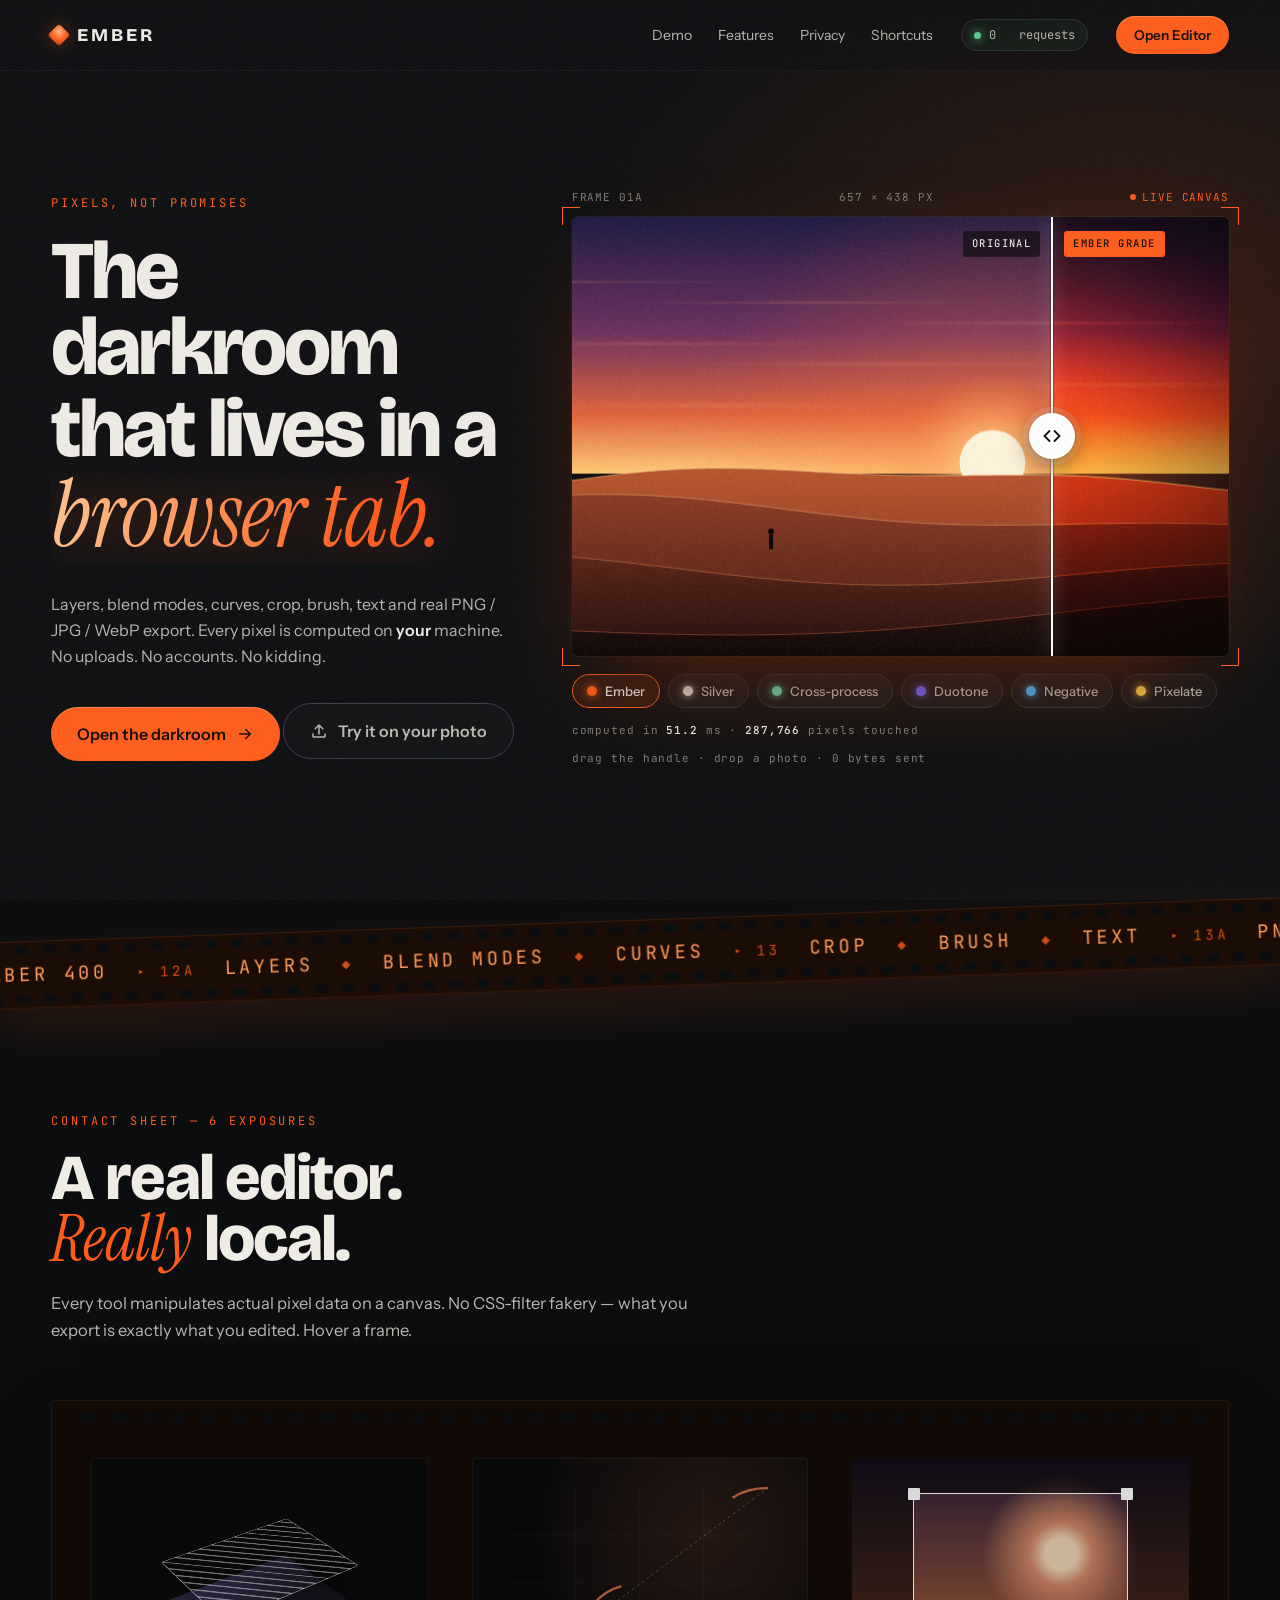
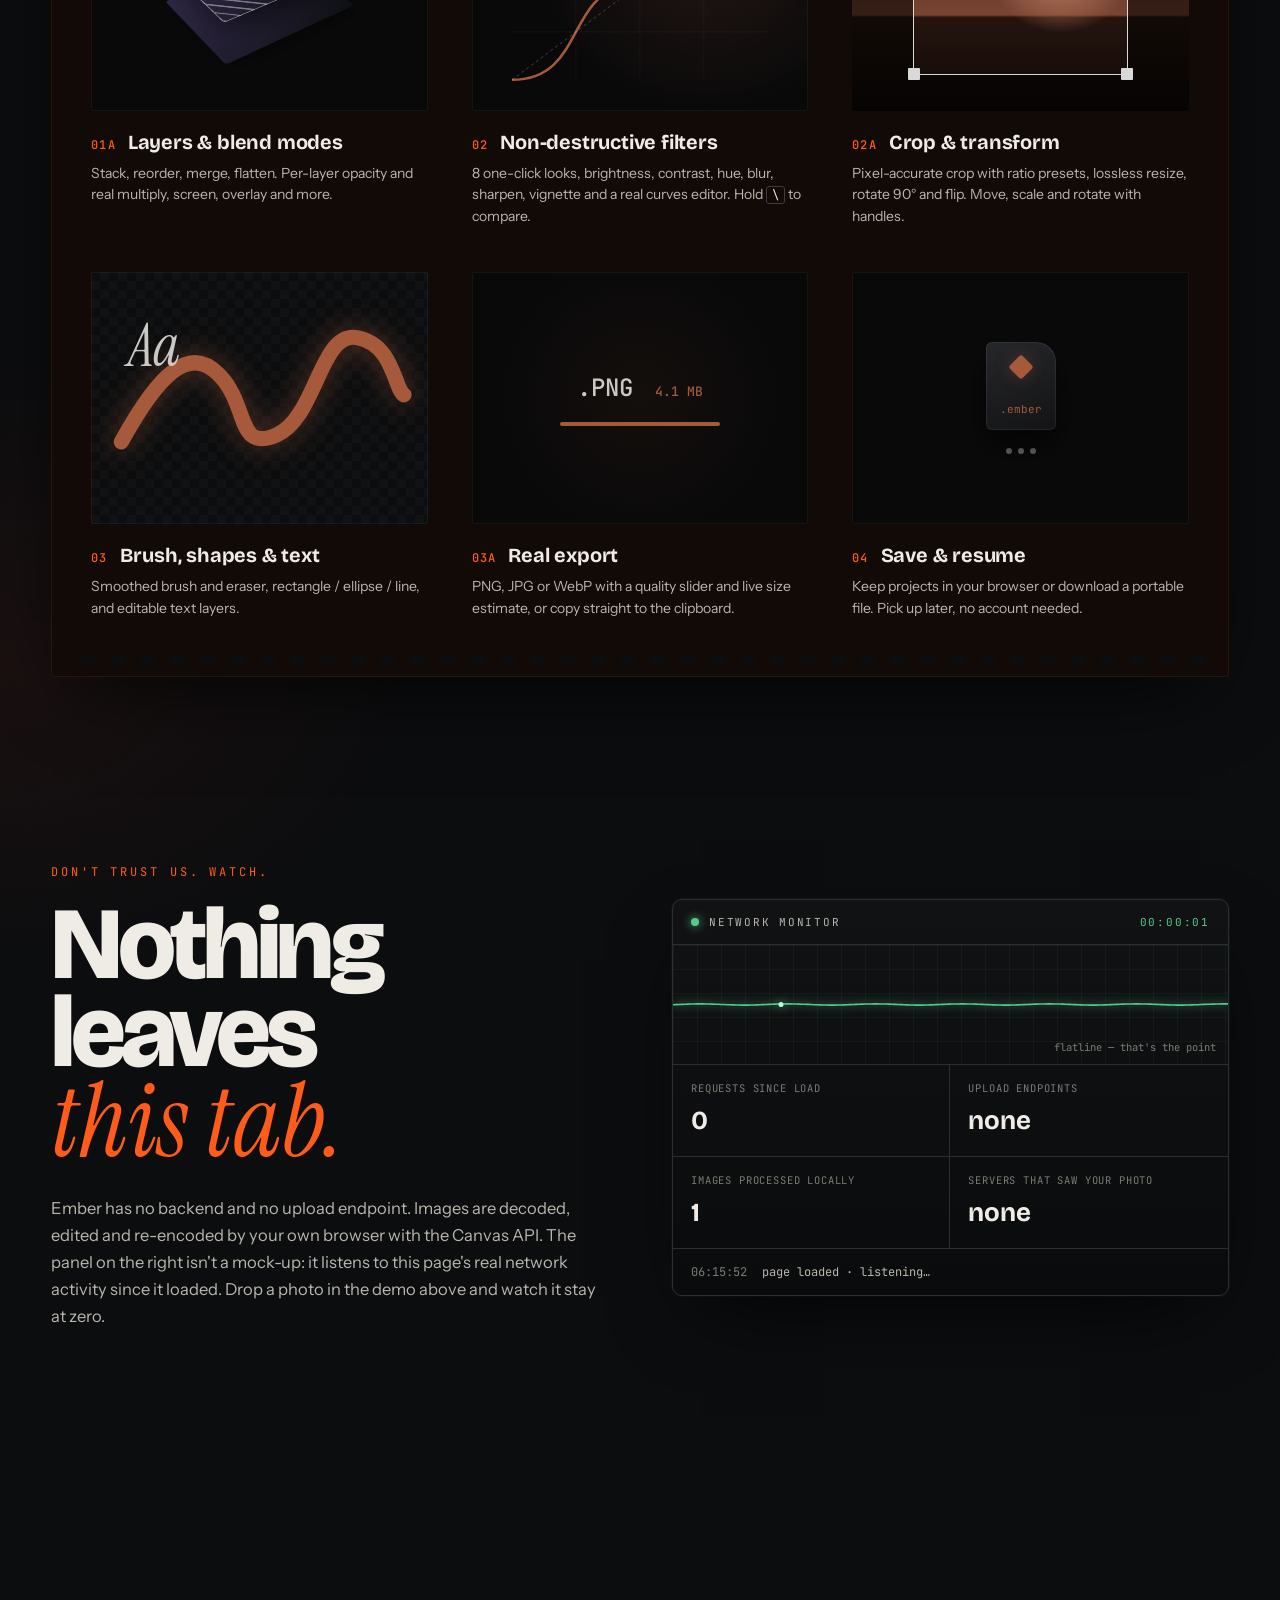
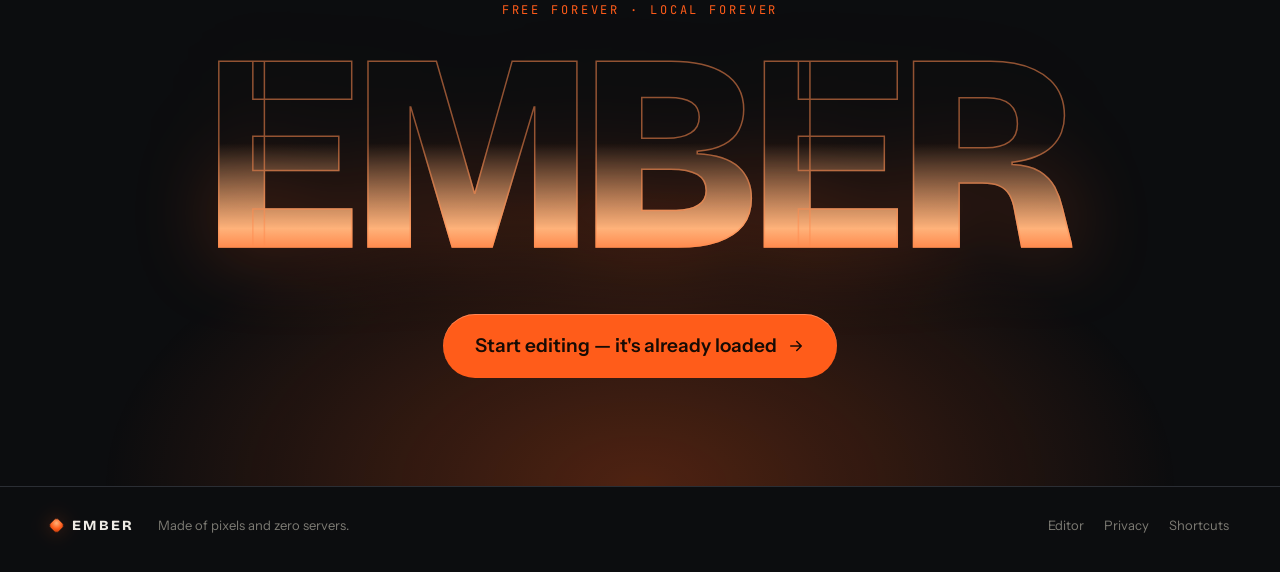
==== commit eec483ca: "Honest request counter, inline favicon on all pages The badge counted the browser's automatic /favic" ====
--- a/index.html
+++ b/index.html
@@ -2,6 +2,7 @@
 <html lang="en">
 <head>
 <meta charset="UTF-8">
+<link rel="icon" href="data:image/svg+xml,%3Csvg xmlns='http://www.w3.org/2000/svg' viewBox='0 0 32 32'%3E%3Crect x='7' y='7' width='18' height='18' rx='3' transform='rotate(45 16 16)' fill='%23ff5c1a'/%3E%3C/svg%3E">
 <meta name="viewport" content="width=device-width, initial-scale=1.0">
 <title>Ember — a private, browser-based image editor</title>
 <meta name="description" content="A free, private, browser-based image editor. Layers, filters, crop, brush, text and real export — nothing ever leaves your browser.">
@@ -22,8 +23,8 @@
     <a href="about.html">Privacy</a>
     <a href="shortcuts.html">Shortcuts</a>
   </div>
-  <a class="netpill" href="#monitor" title="Live count of network requests since this page finished loading">
-    <span class="netpill-dot"></span><span data-net-count>0</span>&nbsp;uploads
+  <a class="netpill" href="#monitor" title="Live count of network requests since this page finished loading. Ember has no upload endpoint.">
+    <span class="netpill-dot"></span><span data-net-count>0</span>&nbsp;<span data-net-word>requests</span>
   </a>
   <a class="hbtn hbtn-sm" href="editor.html">Open Editor</a>
 </nav>
@@ -194,7 +195,7 @@
     <div class="mon-scope"><canvas id="scope"></canvas><span class="mon-flat">flatline — that's the point</span></div>
     <dl class="mon-stats">
       <div><dt>requests since load</dt><dd data-net-count>0</dd></div>
-      <div><dt>bytes uploaded</dt><dd>0 B</dd></div>
+      <div><dt>upload endpoints</dt><dd>none</dd></div>
       <div><dt>images processed locally</dt><dd data-local-count>1</dd></div>
       <div><dt>servers that saw your photo</dt><dd>none</dd></div>
     </dl>
@@ -225,6 +226,6 @@
   </div>
 </footer>
 
-<script src="js/home.js?v=2"></script>
+<script src="js/home.js?v=4"></script>
 </body>
 </html>
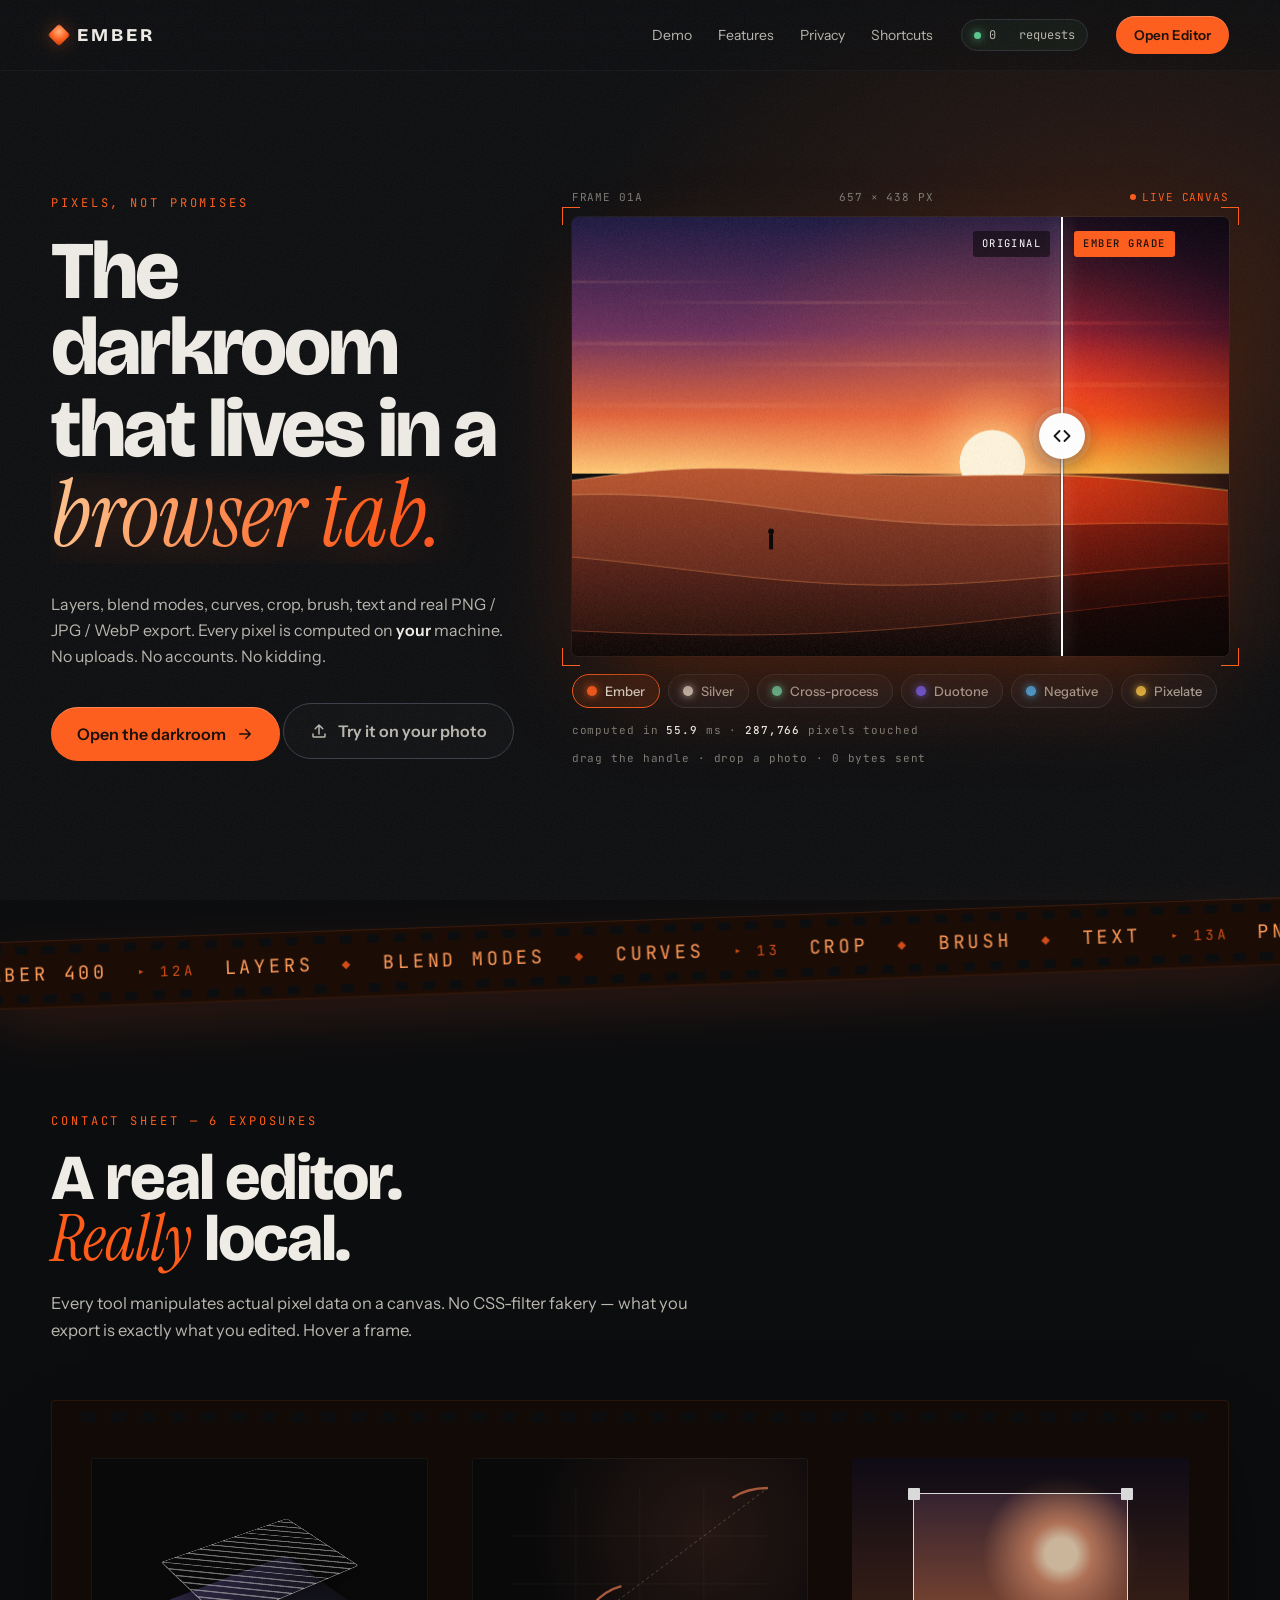
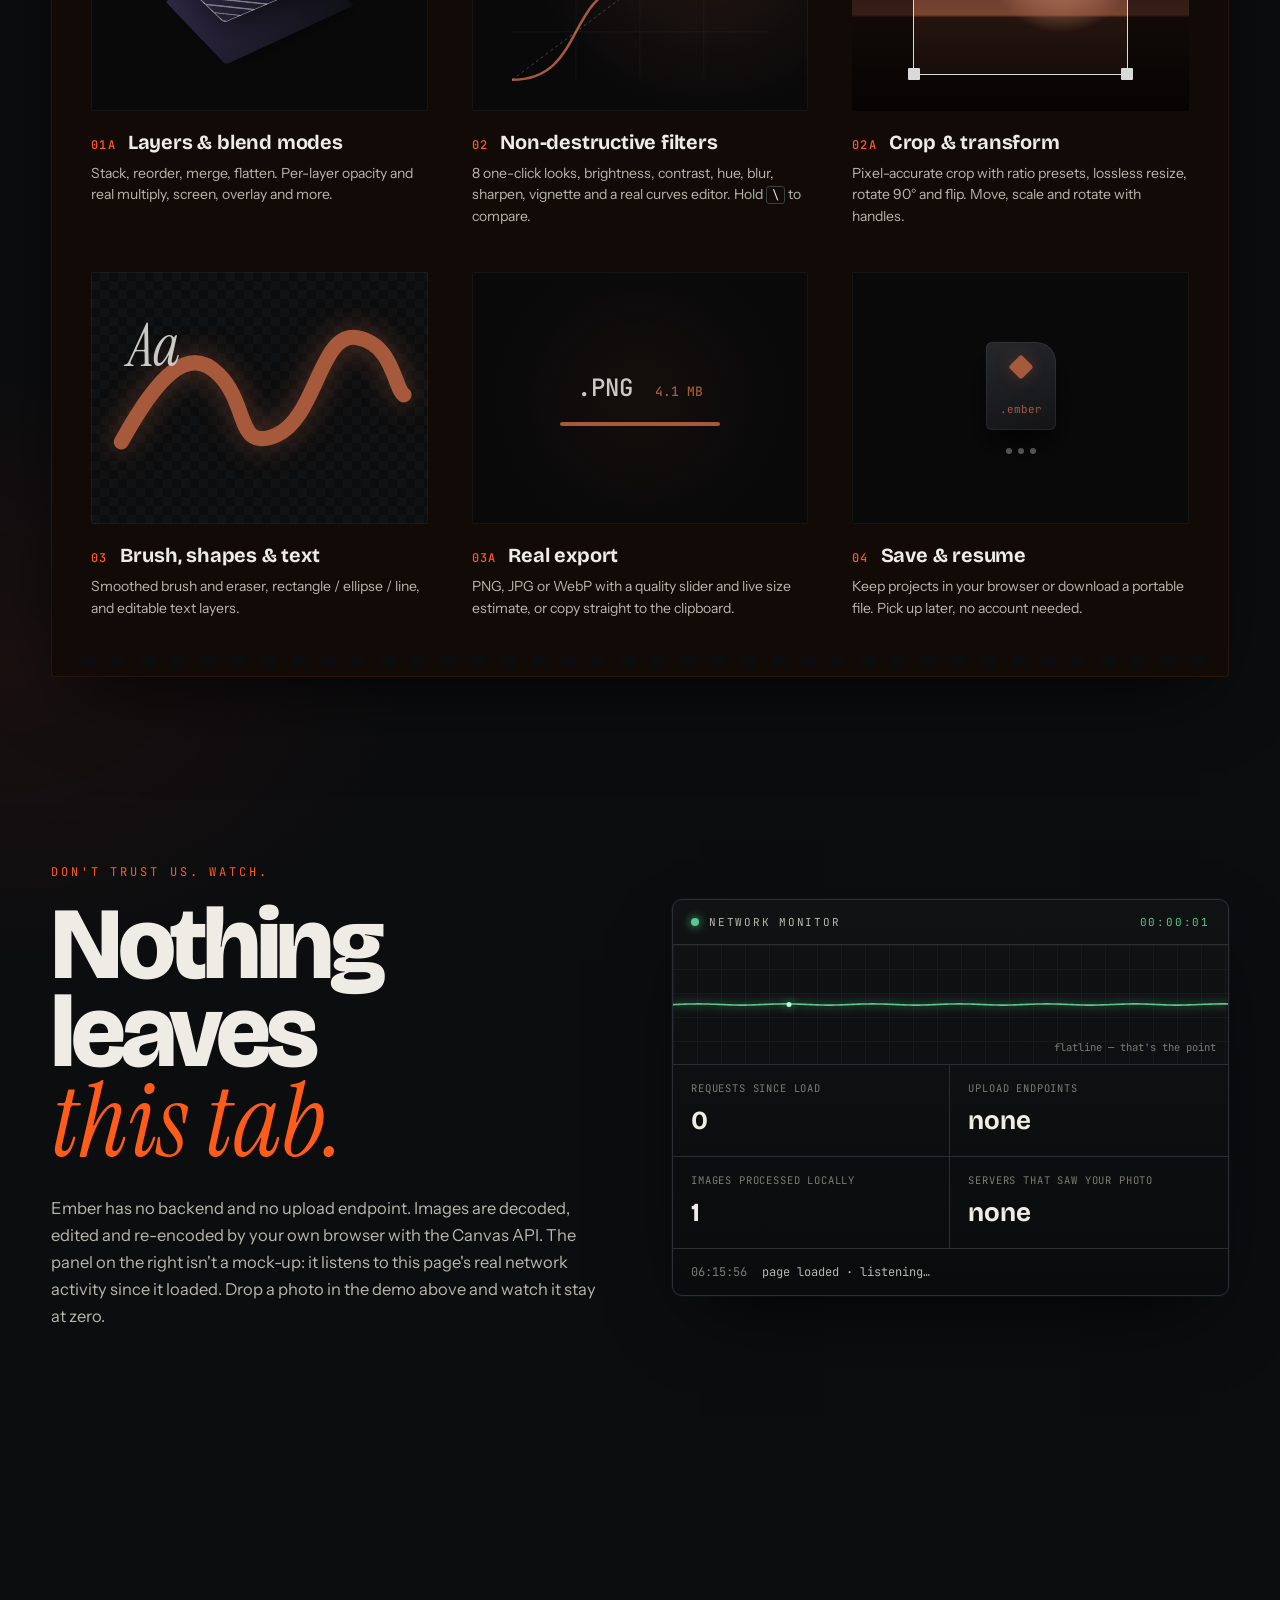
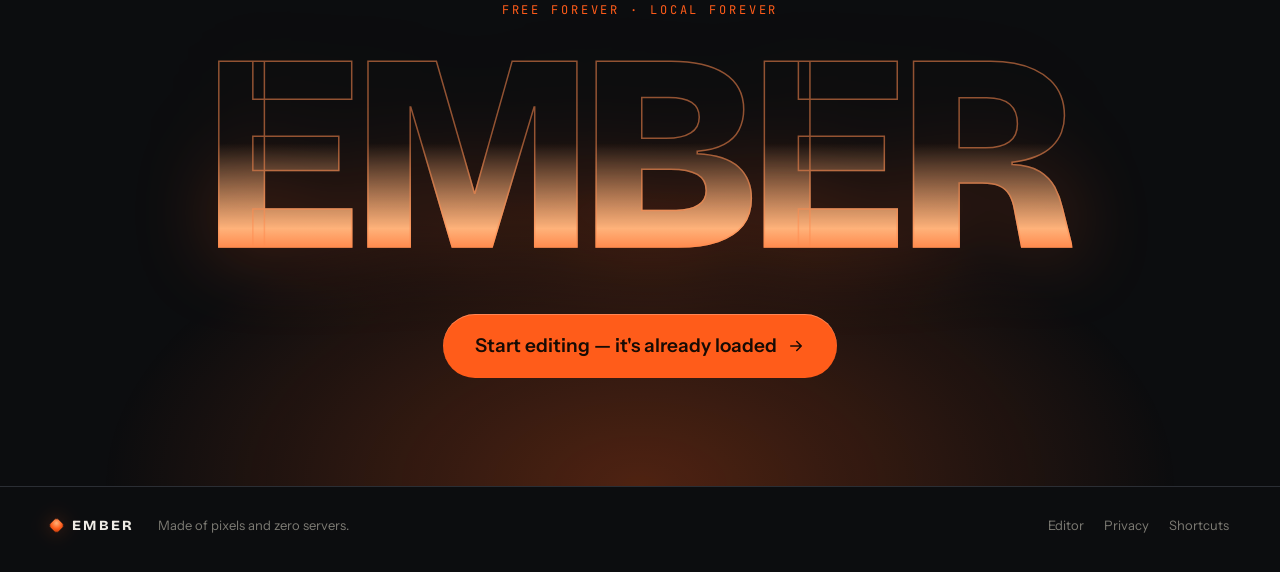
==== commit de5cf6f4: "Fix Silver demo filter turning the image black The luminance used as a lookup-table index was a floa" ====
--- a/index.html
+++ b/index.html
@@ -226,6 +226,6 @@
   </div>
 </footer>
 
-<script src="js/home.js?v=4"></script>
+<script src="js/home.js?v=5"></script>
 </body>
 </html>
